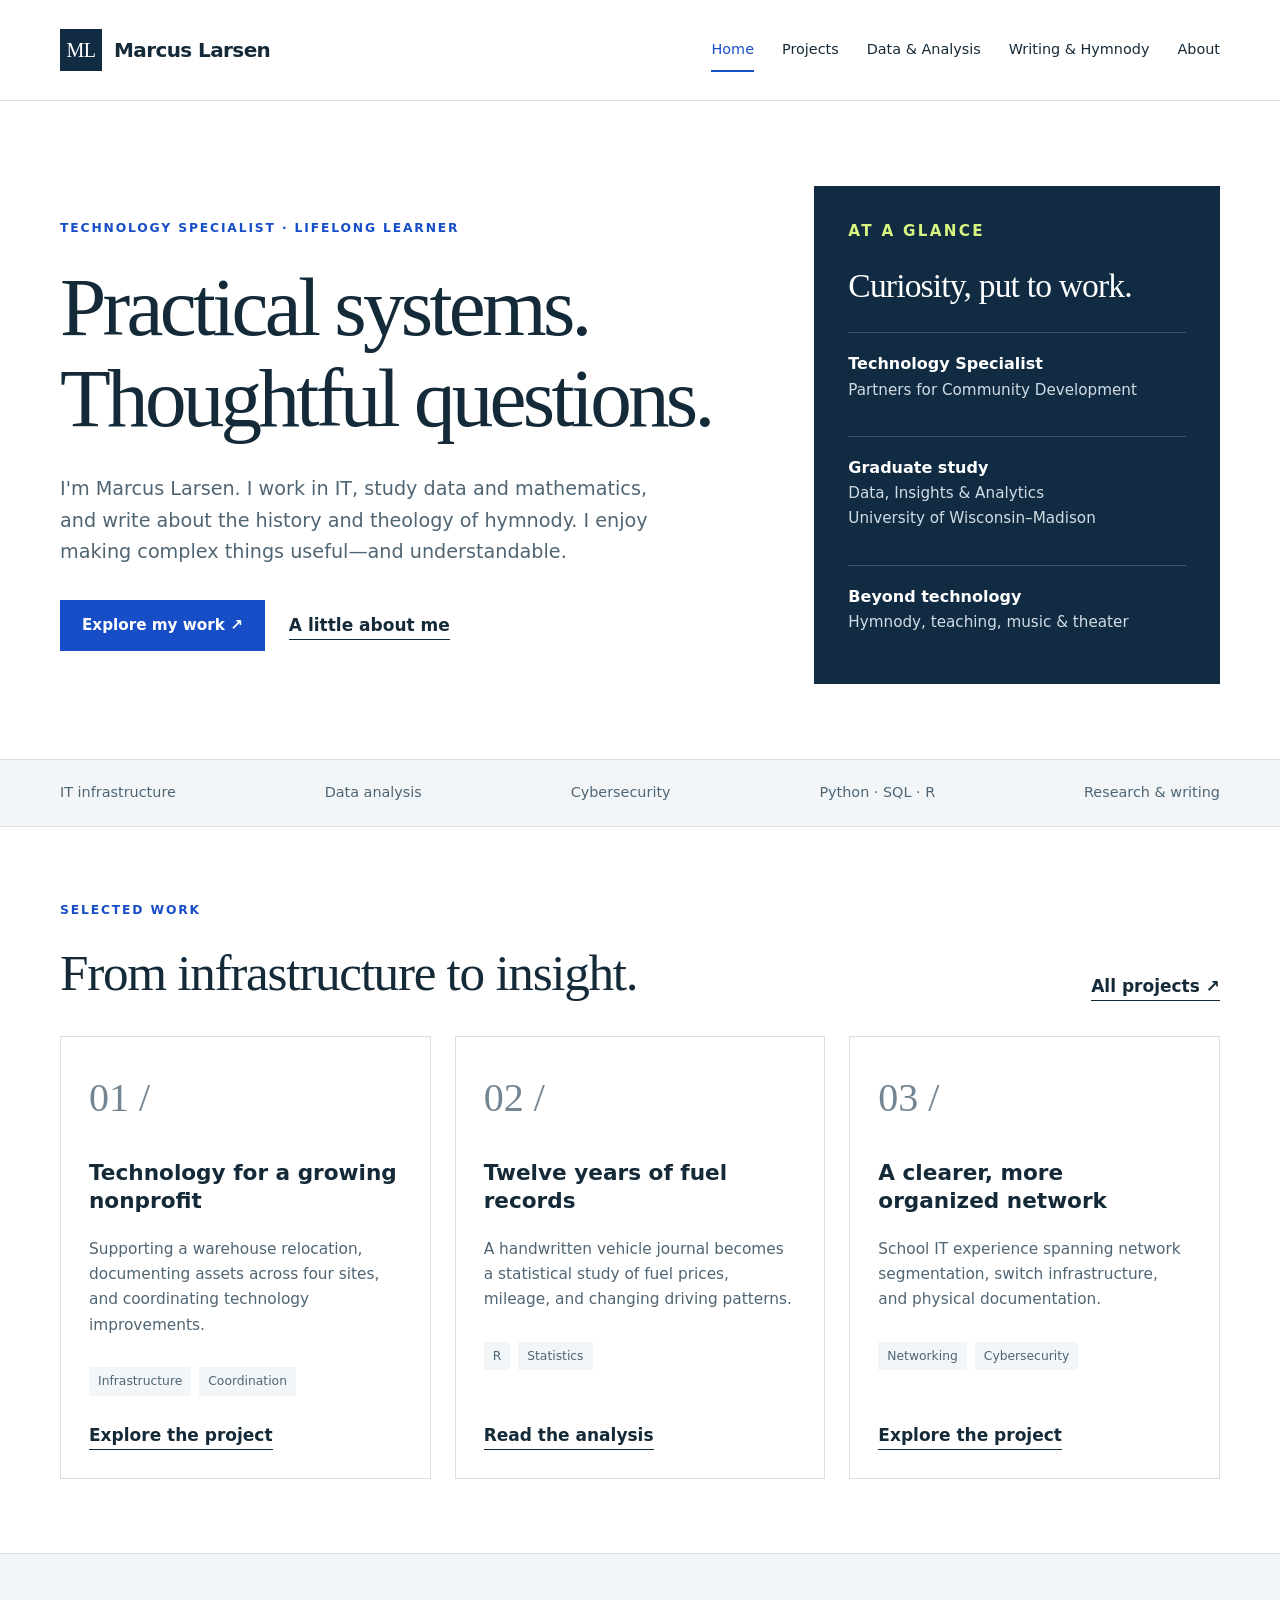
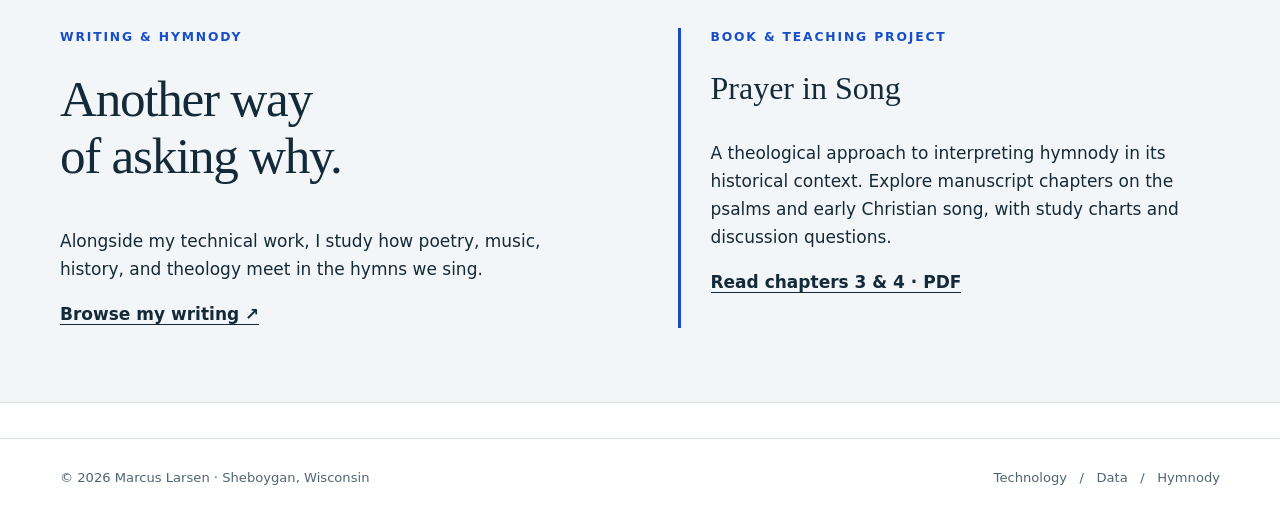
==== index.html @ 604ca267 "Upload portfolio site files (HTML, CSS, SVG)" ====
<!doctype html><html lang="en"><head><meta charset="utf-8"><meta name="viewport" content="width=device-width,initial-scale=1"><title>Technology, data & a curious mind | Marcus Larsen</title><meta name="description" content="Marcus Larsen is a technology specialist and graduate student working across IT infrastructure, data analysis, cybersecurity, and hymnody."><meta name="theme-color" content="#102b42"><link rel="stylesheet" href="style.css"><link rel="icon" href="favicon.svg" type="image/svg+xml"></head><body><a class="skip" href="#main">Skip to content</a><header class="header"><div class="wrap nav"><a class="brand" href="index.html"><span aria-hidden="true">ML</span>Marcus Larsen</a><nav class="navlinks" aria-label="Main navigation"><a href="index.html" aria-current="page">Home</a><a href="projects.html">Projects</a><a href="data.html">Data & Analysis</a><a href="writing.html">Writing & Hymnody</a><a href="about.html">About</a></nav></div></header><main id="main">
<div class="wrap hero"><div><p class="eyebrow">Technology specialist · Lifelong learner</p><h1>Practical systems.<br>Thoughtful questions.</h1><p class="intro">I'm Marcus Larsen. I work in IT, study data and mathematics, and write about the history and theology of hymnody. I enjoy making complex things useful—and understandable.</p><div class="actions"><a class="button" href="projects.html">Explore my work <span aria-hidden="true">↗</span></a><a class="textlink" href="about.html">A little about me</a></div></div><aside class="profile-panel" aria-label="Current work and education"><p class="eyebrow">At a glance</p><h2>Curiosity, put to work.</h2><div class="panel-line"><strong>Technology Specialist</strong><p>Partners for Community Development</p></div><div class="panel-line"><strong>Graduate study</strong><p>Data, Insights & Analytics<br>University of Wisconsin–Madison</p></div><div class="panel-line"><strong>Beyond technology</strong><p>Hymnody, teaching, music & theater</p></div></aside></div>
<div class="band"><div class="wrap disciplines"><span>IT infrastructure</span><span>Data analysis</span><span>Cybersecurity</span><span>Python · SQL · R</span><span>Research & writing</span></div></div>
<section class="wrap section"><div class="section-heading"><div><p class="eyebrow">Selected work</p><h2>From infrastructure to insight.</h2></div><a class="textlink" href="projects.html">All projects <span aria-hidden="true">↗</span></a></div><div class="cards"><article class="card"><span class="number" aria-hidden="true">01 /</span><h3>Technology for a growing nonprofit</h3><p>Supporting a warehouse relocation, documenting assets across four sites, and coordinating technology improvements.</p><div class="tags"><span class="tag">Infrastructure</span><span class="tag">Coordination</span></div><a class="textlink" href="projects.html#nonprofit">Explore the project</a></article><article class="card"><span class="number" aria-hidden="true">02 /</span><h3>Twelve years of fuel records</h3><p>A handwritten vehicle journal becomes a statistical study of fuel prices, mileage, and changing driving patterns.</p><div class="tags"><span class="tag">R</span><span class="tag">Statistics</span></div><a class="textlink" href="data.html">Read the analysis</a></article><article class="card"><span class="number" aria-hidden="true">03 /</span><h3>A clearer, more organized network</h3><p>School IT experience spanning network segmentation, switch infrastructure, and physical documentation.</p><div class="tags"><span class="tag">Networking</span><span class="tag">Cybersecurity</span></div><a class="textlink" href="projects.html#network">Explore the project</a></article></div></section>
<section class="band"><div class="wrap section split"><div><p class="eyebrow">Writing & Hymnody</p><h2>Another way<br>of asking why.</h2><p>Alongside my technical work, I study how poetry, music, history, and theology meet in the hymns we sing.</p><a class="textlink" href="writing.html">Browse my writing <span aria-hidden="true">↗</span></a></div><article class="writing-feature"><p class="eyebrow">Book & teaching project</p><h3>Prayer in Song</h3><p>A theological approach to interpreting hymnody in its historical context. Explore manuscript chapters on the psalms and early Christian song, with study charts and discussion questions.</p><a class="textlink" href="files/prayer-in-song-chapters-3-4.pdf">Read chapters 3 & 4 · PDF</a></article></div></section></main><footer class="footer"><div class="wrap footer-inner"><span>© 2026 Marcus Larsen · Sheboygan, Wisconsin</span><span><a href="projects.html">Technology</a> &nbsp; / &nbsp; <a href="data.html">Data</a> &nbsp; / &nbsp; <a href="writing.html">Hymnody</a></span></div></footer></body></html>
---- style.css ----
:root{--ink:#152a38;--muted:#506574;--blue:#174ec7;--paper:#fff;--line:#d8e0e7;--wash:#f2f6f9;--navy:#102b42;--lime:#d8f582}*{box-sizing:border-box}html{scroll-behavior:smooth}body{margin:0;color:var(--ink);background:var(--paper);font:17px/1.65 system-ui,-apple-system,BlinkMacSystemFont,"Segoe UI",sans-serif}a{color:inherit;text-underline-offset:5px}a:hover{color:var(--blue)}a:focus-visible,summary:focus-visible{outline:3px solid var(--blue);outline-offset:5px}h1,h2,h3,p{margin-top:0}h1,h2,h3{line-height:1.1}h1{font-family:Georgia,serif;font-size:clamp(3rem,6.5vw,6rem);font-weight:400;letter-spacing:-.045em;margin-bottom:28px}h2{font:400 clamp(2rem,4vw,3.3rem)/1.12 Georgia,serif;letter-spacing:-.025em}h3{font-size:1.35rem;line-height:1.3}p{max-width:68ch}.wrap{width:min(1160px,calc(100% - 64px));margin:auto}.skip{position:absolute;left:20px;top:-80px;background:white;padding:8px;z-index:5}.skip:focus{top:10px}.header{border-bottom:1px solid var(--line)}.nav{display:flex;justify-content:space-between;align-items:center;gap:24px;min-height:100px}.brand{text-decoration:none;font-weight:750;letter-spacing:-.03em;font-size:1.25rem;white-space:nowrap}.brand span{display:inline-grid;place-items:center;background:var(--navy);color:white;width:42px;height:42px;margin-right:12px;font:20px Georgia,serif}.navlinks{display:flex;gap:28px;flex-wrap:wrap}.navlinks a{font-size:.9rem;text-decoration:none;padding:8px 0}.navlinks a[aria-current=page]{color:var(--blue);box-shadow:0 2px var(--blue)}.eyebrow{text-transform:uppercase;font:600 .77rem/1.5 system-ui;letter-spacing:.15em;color:var(--blue);margin-bottom:24px}.hero{padding:85px 0 75px;display:grid;grid-template-columns:1.65fr 1fr;gap:85px;align-items:center}.intro{font-size:1.2rem;color:var(--muted);max-width:49ch}.actions{display:flex;gap:24px;align-items:center;flex-wrap:wrap;margin-top:32px}.button{display:inline-block;text-decoration:none;padding:13px 22px;background:var(--blue);color:white;font-size:.95rem;font-weight:600}.button:hover{background:var(--navy);color:white}.textlink{font-weight:600;text-decoration:none;border-bottom:1px solid currentColor}.profile-panel{background:var(--navy);color:white;padding:34px}.profile-panel .eyebrow{color:var(--lime)}.profile-panel h2{font-size:2.1rem}.profile-panel p{color:#d2dce6;font-size:.95rem}.panel-line{border-top:1px solid #405469;padding:18px 0}.panel-line strong{display:block;color:white;font-size:1rem}.panel-line:last-child{padding-bottom:0}.small{font-size:.85rem;color:var(--muted)}.band{background:var(--wash);border-top:1px solid var(--line);border-bottom:1px solid var(--line)}.disciplines{display:flex;justify-content:space-between;gap:16px;padding:21px 0;color:var(--muted);font-size:.9rem}.section{padding:74px 0}.section-heading{display:flex;justify-content:space-between;gap:25px;align-items:end;margin-bottom:35px}.section-heading h2{margin:0}.cards{display:grid;grid-template-columns:repeat(3,1fr);gap:24px}.card{border:1px solid var(--line);padding:28px;display:flex;flex-direction:column}.card .number{font-family:Georgia,serif;font-size:2.5rem;color:#738592;margin-bottom:28px}.card p{color:var(--muted);font-size:.96rem}.card .textlink{align-self:start;margin-top:auto}.tags{display:flex;gap:8px;flex-wrap:wrap;margin:14px 0 25px}.tag{font-size:.77rem;background:var(--wash);padding:4px 9px;color:var(--muted)}.split{display:grid;grid-template-columns:1fr 1fr;gap:75px}.serif{font-family:Georgia,serif}.writing-feature{border-left:3px solid var(--blue);padding-left:30px}.writing-feature h3{font:400 2rem Georgia,serif}.pagehead{padding:70px 0 46px;max-width:850px}.pagehead h1{font-size:clamp(3rem,6vw,5rem)}.pagehead p{font-size:1.15rem;color:var(--muted)}.project{display:grid;grid-template-columns:240px 1fr;gap:55px;padding:42px 0;border-top:1px solid var(--line);scroll-margin-top:30px}.project h2{font-size:2.5rem}.project-meta{color:var(--muted);font-size:.9rem}.project-meta strong{display:block;color:var(--blue);margin-bottom:14px}.project-body p{color:var(--muted)}.project-body h3{margin-top:26px;font-size:1.05rem}.project-body ul{padding-left:22px;color:var(--muted)}details{border-top:1px solid var(--line);margin-top:24px;padding-top:18px}summary{cursor:pointer;font-weight:600}details[open] summary{margin-bottom:20px}.metrics{display:grid;grid-template-columns:repeat(3,1fr);background:var(--navy);color:white;margin:0 0 45px}.metric{padding:28px;border-right:1px solid #405469}.metric strong{font:400 3rem Georgia,serif;display:block;margin-bottom:8px}.metric span{font-size:.85rem;color:#d2dce6}.note{border-left:3px solid var(--blue);padding:18px 22px;background:var(--wash);color:var(--muted);font-size:.94rem}.table-scroll{overflow-x:auto}table{border-collapse:collapse;width:100%;font-size:.94rem}th,td{text-align:left;border-bottom:1px solid var(--line);padding:15px;vertical-align:top}th{background:var(--wash);font-size:.82rem;text-transform:uppercase;letter-spacing:.04em}.poem{font:1.2rem/1.9 Georgia,serif;white-space:pre-line}.timeline{border-left:1px solid var(--line);padding-left:25px}.timeline article{margin-bottom:35px}.timeline h3{margin-bottom:8px}.footer{border-top:1px solid var(--line);padding:28px 0;margin-top:35px}.footer-inner{display:flex;justify-content:space-between;gap:25px;font-size:.82rem;color:var(--muted)}.footer a{text-decoration:none}.callout{background:var(--navy);color:white;padding:42px}.callout p{color:#d2dce6}.callout a{color:var(--lime)}@media(max-width:850px){.nav{padding:20px 0;align-items:start;flex-direction:column;gap:15px}.navlinks{gap:22px}.hero{grid-template-columns:1fr;gap:40px;padding:48px 0}.profile-panel{display:none}.cards{grid-template-columns:1fr}.card .number{margin-bottom:15px}.split{grid-template-columns:1fr;gap:36px}.project{grid-template-columns:1fr;gap:10px}.section{padding:48px 0}.disciplines{flex-wrap:wrap;justify-content:start;gap:8px 25px}.section-heading{align-items:start;flex-direction:column}.metrics{grid-template-columns:1fr}.metric{border-bottom:1px solid #405469}.footer-inner{flex-direction:column;gap:8px}}@media(max-width:480px){.wrap{width:calc(100% - 36px)}.navlinks{gap:13px}.navlinks a{font-size:.83rem}.pagehead{padding-top:45px}.card{padding:24px}.callout{padding:28px}}@media(prefers-reduced-motion:reduce){html{scroll-behavior:auto}}
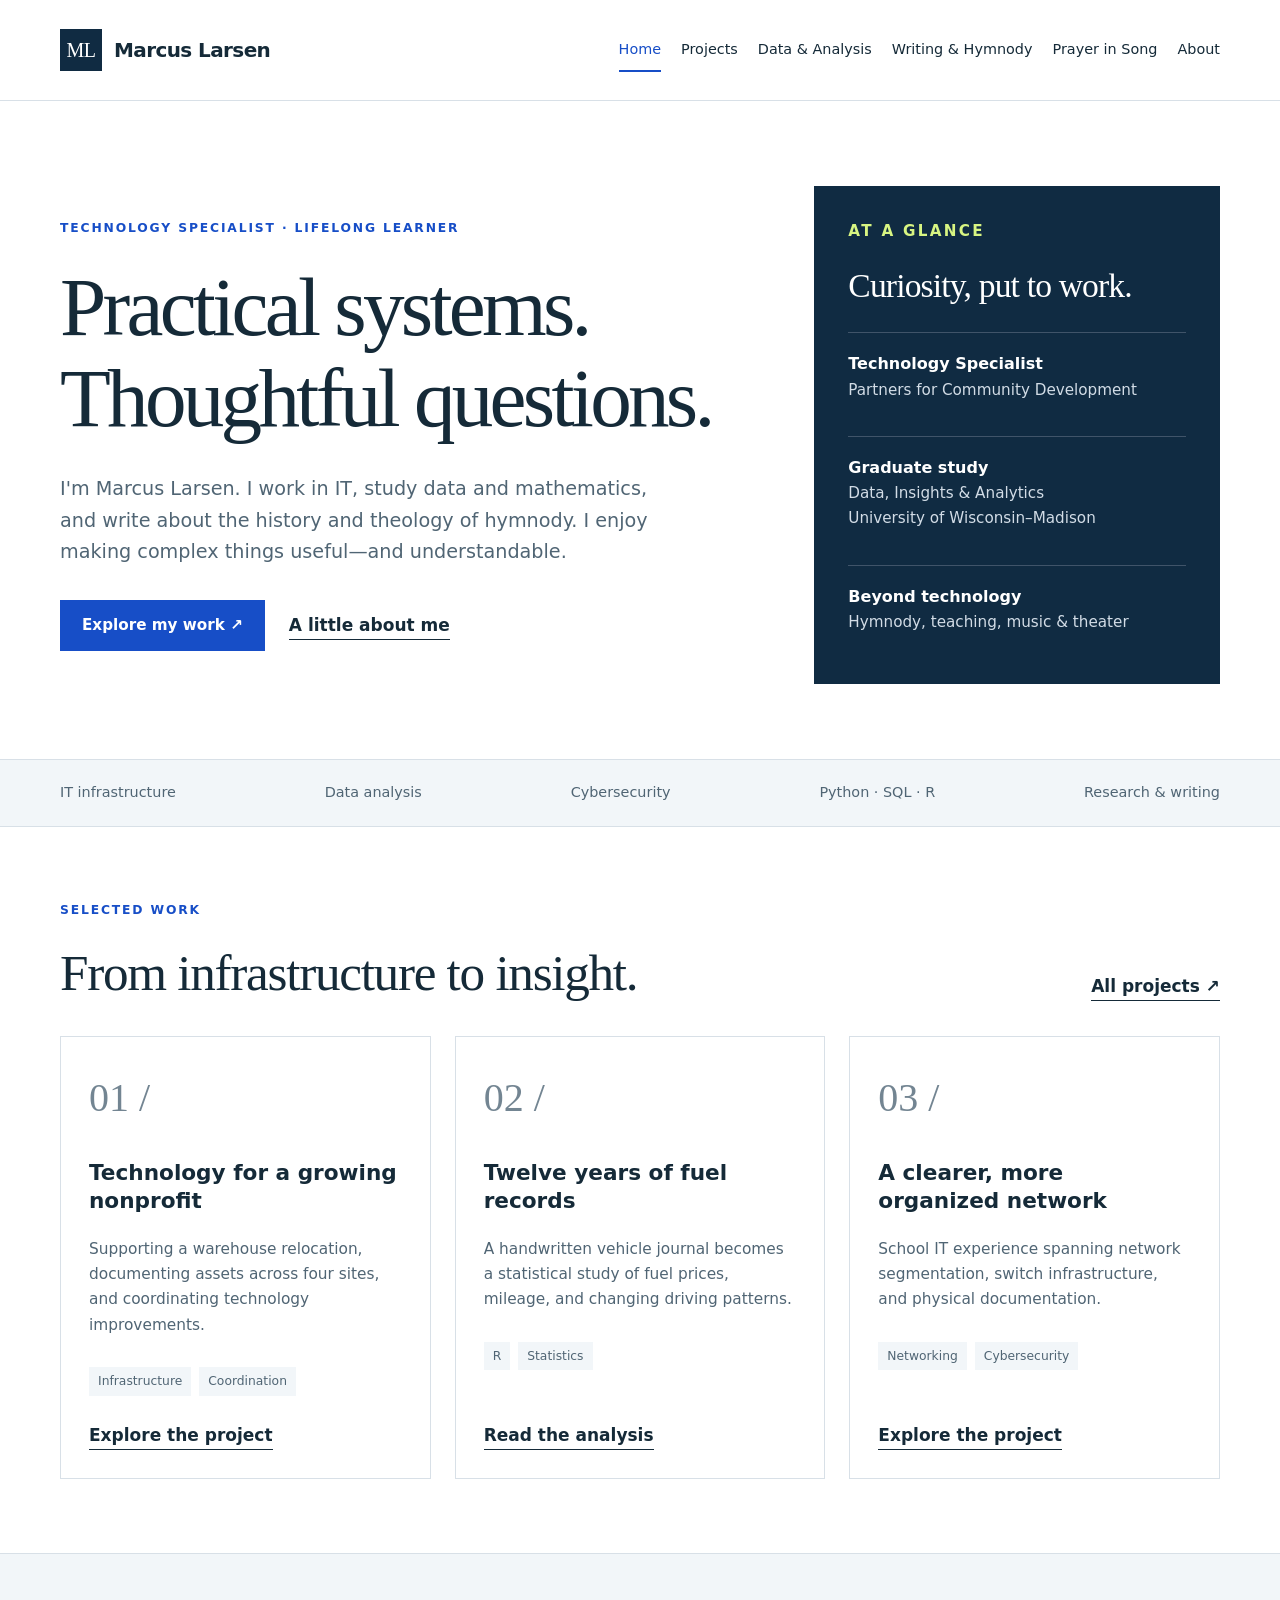
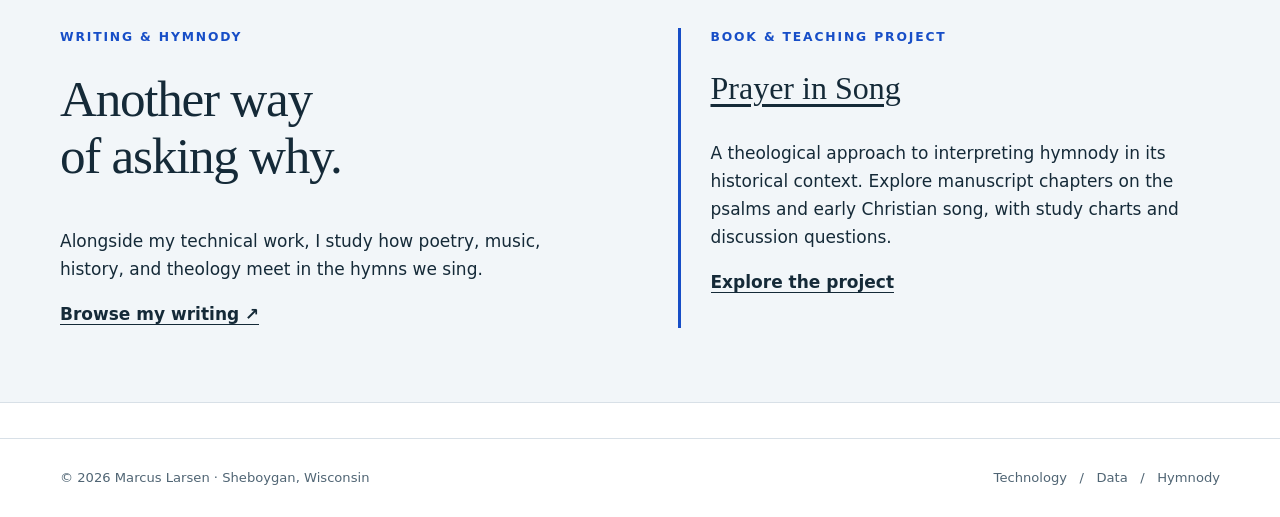
==== commit 04daa79e: "Add files via upload" ====
--- a/index.html
+++ b/index.html
@@ -1,5 +1,5 @@
-<!doctype html><html lang="en"><head><meta charset="utf-8"><meta name="viewport" content="width=device-width,initial-scale=1"><title>Technology, data & a curious mind | Marcus Larsen</title><meta name="description" content="Marcus Larsen is a technology specialist and graduate student working across IT infrastructure, data analysis, cybersecurity, and hymnody."><meta name="theme-color" content="#102b42"><link rel="stylesheet" href="style.css"><link rel="icon" href="favicon.svg" type="image/svg+xml"></head><body><a class="skip" href="#main">Skip to content</a><header class="header"><div class="wrap nav"><a class="brand" href="index.html"><span aria-hidden="true">ML</span>Marcus Larsen</a><nav class="navlinks" aria-label="Main navigation"><a href="index.html" aria-current="page">Home</a><a href="projects.html">Projects</a><a href="data.html">Data & Analysis</a><a href="writing.html">Writing & Hymnody</a><a href="about.html">About</a></nav></div></header><main id="main">
-<div class="wrap hero"><div><p class="eyebrow">Technology specialist · Lifelong learner</p><h1>Practical systems.<br>Thoughtful questions.</h1><p class="intro">I'm Marcus Larsen. I work in IT, study data and mathematics, and write about the history and theology of hymnody. I enjoy making complex things useful—and understandable.</p><div class="actions"><a class="button" href="projects.html">Explore my work <span aria-hidden="true">↗</span></a><a class="textlink" href="about.html">A little about me</a></div></div><aside class="profile-panel" aria-label="Current work and education"><p class="eyebrow">At a glance</p><h2>Curiosity, put to work.</h2><div class="panel-line"><strong>Technology Specialist</strong><p>Partners for Community Development</p></div><div class="panel-line"><strong>Graduate study</strong><p>Data, Insights & Analytics<br>University of Wisconsin–Madison</p></div><div class="panel-line"><strong>Beyond technology</strong><p>Hymnody, teaching, music & theater</p></div></aside></div>
+<!doctype html><html lang="en"><head><meta charset="utf-8"><meta name="viewport" content="width=device-width,initial-scale=1"><title>Technology, data & a curious mind | Marcus Larsen</title><meta name="description" content="Marcus Larsen is a technology specialist and graduate student working across IT infrastructure, data analysis, cybersecurity, and hymnody."><meta name="theme-color" content="#102b42"><link rel="stylesheet" href="style.css"><link rel="icon" href="favicon.svg" type="image/svg+xml"><script src="portfolio.js" defer></script></head><body><a class="skip" href="#main">Skip to content</a><header class="header"><div class="wrap nav"><a class="brand" href="index.html"><span aria-hidden="true">ML</span>Marcus Larsen</a><nav class="navlinks" aria-label="Main navigation"><a href="index.html" aria-current="page">Home</a><a href="projects.html">Projects</a><a href="data.html">Data & Analysis</a><a href="writing.html">Writing & Hymnody</a><a href="prayer-in-song.html">Prayer in Song</a><a href="about.html">About</a></nav></div></header><main id="main">
+<div class="wrap hero"><div><p class="eyebrow">Technology specialist · Lifelong learner</p><h1>Practical systems.<br>Thoughtful questions.</h1><p class="intro">I'm Marcus Larsen. I work in IT, study data and mathematics, and write about the history and theology of hymnody. I enjoy making complex things useful—and understandable.</p><div class="actions"><a class="button" href="projects.html">Explore my work <span aria-hidden="true">↗</span></a><a class="textlink" href="about.html">A little about me</a></div></div><figure class="page-photo home-photo" data-photo="home" hidden><img alt="" decoding="async"><figcaption></figcaption></figure><aside class="profile-panel" aria-label="Current work and education"><p class="eyebrow">At a glance</p><h2>Curiosity, put to work.</h2><div class="panel-line"><strong>Technology Specialist</strong><p>Partners for Community Development</p></div><div class="panel-line"><strong>Graduate study</strong><p>Data, Insights & Analytics<br>University of Wisconsin–Madison</p></div><div class="panel-line"><strong>Beyond technology</strong><p>Hymnody, teaching, music & theater</p></div></aside></div>
 <div class="band"><div class="wrap disciplines"><span>IT infrastructure</span><span>Data analysis</span><span>Cybersecurity</span><span>Python · SQL · R</span><span>Research & writing</span></div></div>
 <section class="wrap section"><div class="section-heading"><div><p class="eyebrow">Selected work</p><h2>From infrastructure to insight.</h2></div><a class="textlink" href="projects.html">All projects <span aria-hidden="true">↗</span></a></div><div class="cards"><article class="card"><span class="number" aria-hidden="true">01 /</span><h3>Technology for a growing nonprofit</h3><p>Supporting a warehouse relocation, documenting assets across four sites, and coordinating technology improvements.</p><div class="tags"><span class="tag">Infrastructure</span><span class="tag">Coordination</span></div><a class="textlink" href="projects.html#nonprofit">Explore the project</a></article><article class="card"><span class="number" aria-hidden="true">02 /</span><h3>Twelve years of fuel records</h3><p>A handwritten vehicle journal becomes a statistical study of fuel prices, mileage, and changing driving patterns.</p><div class="tags"><span class="tag">R</span><span class="tag">Statistics</span></div><a class="textlink" href="data.html">Read the analysis</a></article><article class="card"><span class="number" aria-hidden="true">03 /</span><h3>A clearer, more organized network</h3><p>School IT experience spanning network segmentation, switch infrastructure, and physical documentation.</p><div class="tags"><span class="tag">Networking</span><span class="tag">Cybersecurity</span></div><a class="textlink" href="projects.html#network">Explore the project</a></article></div></section>
-<section class="band"><div class="wrap section split"><div><p class="eyebrow">Writing & Hymnody</p><h2>Another way<br>of asking why.</h2><p>Alongside my technical work, I study how poetry, music, history, and theology meet in the hymns we sing.</p><a class="textlink" href="writing.html">Browse my writing <span aria-hidden="true">↗</span></a></div><article class="writing-feature"><p class="eyebrow">Book & teaching project</p><h3>Prayer in Song</h3><p>A theological approach to interpreting hymnody in its historical context. Explore manuscript chapters on the psalms and early Christian song, with study charts and discussion questions.</p><a class="textlink" href="files/prayer-in-song-chapters-3-4.pdf">Read chapters 3 & 4 · PDF</a></article></div></section></main><footer class="footer"><div class="wrap footer-inner"><span>© 2026 Marcus Larsen · Sheboygan, Wisconsin</span><span><a href="projects.html">Technology</a> &nbsp; / &nbsp; <a href="data.html">Data</a> &nbsp; / &nbsp; <a href="writing.html">Hymnody</a></span></div></footer></body></html>+<section class="band"><div class="wrap section split"><div><p class="eyebrow">Writing & Hymnody</p><h2>Another way<br>of asking why.</h2><p>Alongside my technical work, I study how poetry, music, history, and theology meet in the hymns we sing.</p><a class="textlink" href="writing.html">Browse my writing <span aria-hidden="true">↗</span></a></div><article class="writing-feature"><p class="eyebrow">Book & teaching project</p><h3><a href="prayer-in-song.html">Prayer in Song</a></h3><p>A theological approach to interpreting hymnody in its historical context. Explore manuscript chapters on the psalms and early Christian song, with study charts and discussion questions.</p><a class="textlink" href="prayer-in-song.html">Explore the project</a></article></div></section></main><footer class="footer"><div class="wrap footer-inner"><span>© 2026 Marcus Larsen · Sheboygan, Wisconsin</span><span><a href="projects.html">Technology</a> &nbsp; / &nbsp; <a href="data.html">Data</a> &nbsp; / &nbsp; <a href="writing.html">Hymnody</a></span></div></footer></body></html>
--- a/style.css
+++ b/style.css
@@ -1 +1,4 @@
-:root{--ink:#152a38;--muted:#506574;--blue:#174ec7;--paper:#fff;--line:#d8e0e7;--wash:#f2f6f9;--navy:#102b42;--lime:#d8f582}*{box-sizing:border-box}html{scroll-behavior:smooth}body{margin:0;color:var(--ink);background:var(--paper);font:17px/1.65 system-ui,-apple-system,BlinkMacSystemFont,"Segoe UI",sans-serif}a{color:inherit;text-underline-offset:5px}a:hover{color:var(--blue)}a:focus-visible,summary:focus-visible{outline:3px solid var(--blue);outline-offset:5px}h1,h2,h3,p{margin-top:0}h1,h2,h3{line-height:1.1}h1{font-family:Georgia,serif;font-size:clamp(3rem,6.5vw,6rem);font-weight:400;letter-spacing:-.045em;margin-bottom:28px}h2{font:400 clamp(2rem,4vw,3.3rem)/1.12 Georgia,serif;letter-spacing:-.025em}h3{font-size:1.35rem;line-height:1.3}p{max-width:68ch}.wrap{width:min(1160px,calc(100% - 64px));margin:auto}.skip{position:absolute;left:20px;top:-80px;background:white;padding:8px;z-index:5}.skip:focus{top:10px}.header{border-bottom:1px solid var(--line)}.nav{display:flex;justify-content:space-between;align-items:center;gap:24px;min-height:100px}.brand{text-decoration:none;font-weight:750;letter-spacing:-.03em;font-size:1.25rem;white-space:nowrap}.brand span{display:inline-grid;place-items:center;background:var(--navy);color:white;width:42px;height:42px;margin-right:12px;font:20px Georgia,serif}.navlinks{display:flex;gap:28px;flex-wrap:wrap}.navlinks a{font-size:.9rem;text-decoration:none;padding:8px 0}.navlinks a[aria-current=page]{color:var(--blue);box-shadow:0 2px var(--blue)}.eyebrow{text-transform:uppercase;font:600 .77rem/1.5 system-ui;letter-spacing:.15em;color:var(--blue);margin-bottom:24px}.hero{padding:85px 0 75px;display:grid;grid-template-columns:1.65fr 1fr;gap:85px;align-items:center}.intro{font-size:1.2rem;color:var(--muted);max-width:49ch}.actions{display:flex;gap:24px;align-items:center;flex-wrap:wrap;margin-top:32px}.button{display:inline-block;text-decoration:none;padding:13px 22px;background:var(--blue);color:white;font-size:.95rem;font-weight:600}.button:hover{background:var(--navy);color:white}.textlink{font-weight:600;text-decoration:none;border-bottom:1px solid currentColor}.profile-panel{background:var(--navy);color:white;padding:34px}.profile-panel .eyebrow{color:var(--lime)}.profile-panel h2{font-size:2.1rem}.profile-panel p{color:#d2dce6;font-size:.95rem}.panel-line{border-top:1px solid #405469;padding:18px 0}.panel-line strong{display:block;color:white;font-size:1rem}.panel-line:last-child{padding-bottom:0}.small{font-size:.85rem;color:var(--muted)}.band{background:var(--wash);border-top:1px solid var(--line);border-bottom:1px solid var(--line)}.disciplines{display:flex;justify-content:space-between;gap:16px;padding:21px 0;color:var(--muted);font-size:.9rem}.section{padding:74px 0}.section-heading{display:flex;justify-content:space-between;gap:25px;align-items:end;margin-bottom:35px}.section-heading h2{margin:0}.cards{display:grid;grid-template-columns:repeat(3,1fr);gap:24px}.card{border:1px solid var(--line);padding:28px;display:flex;flex-direction:column}.card .number{font-family:Georgia,serif;font-size:2.5rem;color:#738592;margin-bottom:28px}.card p{color:var(--muted);font-size:.96rem}.card .textlink{align-self:start;margin-top:auto}.tags{display:flex;gap:8px;flex-wrap:wrap;margin:14px 0 25px}.tag{font-size:.77rem;background:var(--wash);padding:4px 9px;color:var(--muted)}.split{display:grid;grid-template-columns:1fr 1fr;gap:75px}.serif{font-family:Georgia,serif}.writing-feature{border-left:3px solid var(--blue);padding-left:30px}.writing-feature h3{font:400 2rem Georgia,serif}.pagehead{padding:70px 0 46px;max-width:850px}.pagehead h1{font-size:clamp(3rem,6vw,5rem)}.pagehead p{font-size:1.15rem;color:var(--muted)}.project{display:grid;grid-template-columns:240px 1fr;gap:55px;padding:42px 0;border-top:1px solid var(--line);scroll-margin-top:30px}.project h2{font-size:2.5rem}.project-meta{color:var(--muted);font-size:.9rem}.project-meta strong{display:block;color:var(--blue);margin-bottom:14px}.project-body p{color:var(--muted)}.project-body h3{margin-top:26px;font-size:1.05rem}.project-body ul{padding-left:22px;color:var(--muted)}details{border-top:1px solid var(--line);margin-top:24px;padding-top:18px}summary{cursor:pointer;font-weight:600}details[open] summary{margin-bottom:20px}.metrics{display:grid;grid-template-columns:repeat(3,1fr);background:var(--navy);color:white;margin:0 0 45px}.metric{padding:28px;border-right:1px solid #405469}.metric strong{font:400 3rem Georgia,serif;display:block;margin-bottom:8px}.metric span{font-size:.85rem;color:#d2dce6}.note{border-left:3px solid var(--blue);padding:18px 22px;background:var(--wash);color:var(--muted);font-size:.94rem}.table-scroll{overflow-x:auto}table{border-collapse:collapse;width:100%;font-size:.94rem}th,td{text-align:left;border-bottom:1px solid var(--line);padding:15px;vertical-align:top}th{background:var(--wash);font-size:.82rem;text-transform:uppercase;letter-spacing:.04em}.poem{font:1.2rem/1.9 Georgia,serif;white-space:pre-line}.timeline{border-left:1px solid var(--line);padding-left:25px}.timeline article{margin-bottom:35px}.timeline h3{margin-bottom:8px}.footer{border-top:1px solid var(--line);padding:28px 0;margin-top:35px}.footer-inner{display:flex;justify-content:space-between;gap:25px;font-size:.82rem;color:var(--muted)}.footer a{text-decoration:none}.callout{background:var(--navy);color:white;padding:42px}.callout p{color:#d2dce6}.callout a{color:var(--lime)}@media(max-width:850px){.nav{padding:20px 0;align-items:start;flex-direction:column;gap:15px}.navlinks{gap:22px}.hero{grid-template-columns:1fr;gap:40px;padding:48px 0}.profile-panel{display:none}.cards{grid-template-columns:1fr}.card .number{margin-bottom:15px}.split{grid-template-columns:1fr;gap:36px}.project{grid-template-columns:1fr;gap:10px}.section{padding:48px 0}.disciplines{flex-wrap:wrap;justify-content:start;gap:8px 25px}.section-heading{align-items:start;flex-direction:column}.metrics{grid-template-columns:1fr}.metric{border-bottom:1px solid #405469}.footer-inner{flex-direction:column;gap:8px}}@media(max-width:480px){.wrap{width:calc(100% - 36px)}.navlinks{gap:13px}.navlinks a{font-size:.83rem}.pagehead{padding-top:45px}.card{padding:24px}.callout{padding:28px}}@media(prefers-reduced-motion:reduce){html{scroll-behavior:auto}}+:root{--ink:#152a38;--muted:#506574;--blue:#174ec7;--paper:#fff;--line:#d8e0e7;--wash:#f2f6f9;--navy:#102b42;--lime:#d8f582}*{box-sizing:border-box}html{scroll-behavior:smooth}body{margin:0;color:var(--ink);background:var(--paper);font:17px/1.65 system-ui,-apple-system,BlinkMacSystemFont,"Segoe UI",sans-serif}a{color:inherit;text-underline-offset:5px}a:hover{color:var(--blue)}a:focus-visible,summary:focus-visible{outline:3px solid var(--blue);outline-offset:5px}h1,h2,h3,p{margin-top:0}h1,h2,h3{line-height:1.1}h1{font-family:Georgia,serif;font-size:clamp(3rem,6.5vw,6rem);font-weight:400;letter-spacing:-.045em;margin-bottom:28px}h2{font:400 clamp(2rem,4vw,3.3rem)/1.12 Georgia,serif;letter-spacing:-.025em}h3{font-size:1.35rem;line-height:1.3}p{max-width:68ch}.wrap{width:min(1160px,calc(100% - 64px));margin:auto}.skip{position:absolute;left:20px;top:-80px;background:white;padding:8px;z-index:5}.skip:focus{top:10px}.header{border-bottom:1px solid var(--line)}.nav{display:flex;justify-content:space-between;align-items:center;gap:24px;min-height:100px}.brand{text-decoration:none;font-weight:750;letter-spacing:-.03em;font-size:1.25rem;white-space:nowrap}.brand span{display:inline-grid;place-items:center;background:var(--navy);color:white;width:42px;height:42px;margin-right:12px;font:20px Georgia,serif}.navlinks{display:flex;gap:28px;flex-wrap:wrap}.navlinks a{font-size:.9rem;text-decoration:none;padding:8px 0}.navlinks a[aria-current=page]{color:var(--blue);box-shadow:0 2px var(--blue)}.eyebrow{text-transform:uppercase;font:600 .77rem/1.5 system-ui;letter-spacing:.15em;color:var(--blue);margin-bottom:24px}.hero{padding:85px 0 75px;display:grid;grid-template-columns:1.65fr 1fr;gap:85px;align-items:center}.intro{font-size:1.2rem;color:var(--muted);max-width:49ch}.actions{display:flex;gap:24px;align-items:center;flex-wrap:wrap;margin-top:32px}.button{display:inline-block;text-decoration:none;padding:13px 22px;background:var(--blue);color:white;font-size:.95rem;font-weight:600}.button:hover{background:var(--navy);color:white}.textlink{font-weight:600;text-decoration:none;border-bottom:1px solid currentColor}.profile-panel{background:var(--navy);color:white;padding:34px}.profile-panel .eyebrow{color:var(--lime)}.profile-panel h2{font-size:2.1rem}.profile-panel p{color:#d2dce6;font-size:.95rem}.panel-line{border-top:1px solid #405469;padding:18px 0}.panel-line strong{display:block;color:white;font-size:1rem}.panel-line:last-child{padding-bottom:0}.small{font-size:.85rem;color:var(--muted)}.band{background:var(--wash);border-top:1px solid var(--line);border-bottom:1px solid var(--line)}.disciplines{display:flex;justify-content:space-between;gap:16px;padding:21px 0;color:var(--muted);font-size:.9rem}.section{padding:74px 0}.section-heading{display:flex;justify-content:space-between;gap:25px;align-items:end;margin-bottom:35px}.section-heading h2{margin:0}.cards{display:grid;grid-template-columns:repeat(3,1fr);gap:24px}.card{border:1px solid var(--line);padding:28px;display:flex;flex-direction:column}.card .number{font-family:Georgia,serif;font-size:2.5rem;color:#738592;margin-bottom:28px}.card p{color:var(--muted);font-size:.96rem}.card .textlink{align-self:start;margin-top:auto}.tags{display:flex;gap:8px;flex-wrap:wrap;margin:14px 0 25px}.tag{font-size:.77rem;background:var(--wash);padding:4px 9px;color:var(--muted)}.split{display:grid;grid-template-columns:1fr 1fr;gap:75px}.serif{font-family:Georgia,serif}.writing-feature{border-left:3px solid var(--blue);padding-left:30px}.writing-feature h3{font:400 2rem Georgia,serif}.pagehead{padding:70px 0 46px;max-width:850px}.pagehead h1{font-size:clamp(3rem,6vw,5rem)}.pagehead p{font-size:1.15rem;color:var(--muted)}.project{display:grid;grid-template-columns:240px 1fr;gap:55px;padding:42px 0;border-top:1px solid var(--line);scroll-margin-top:30px}.project h2{font-size:2.5rem}.project-meta{color:var(--muted);font-size:.9rem}.project-meta strong{display:block;color:var(--blue);margin-bottom:14px}.project-body p{color:var(--muted)}.project-body h3{margin-top:26px;font-size:1.05rem}.project-body ul{padding-left:22px;color:var(--muted)}details{border-top:1px solid var(--line);margin-top:24px;padding-top:18px}summary{cursor:pointer;font-weight:600}details[open] summary{margin-bottom:20px}.metrics{display:grid;grid-template-columns:repeat(3,1fr);background:var(--navy);color:white;margin:0 0 45px}.metric{padding:28px;border-right:1px solid #405469}.metric strong{font:400 3rem Georgia,serif;display:block;margin-bottom:8px}.metric span{font-size:.85rem;color:#d2dce6}.note{border-left:3px solid var(--blue);padding:18px 22px;background:var(--wash);color:var(--muted);font-size:.94rem}.table-scroll{overflow-x:auto}table{border-collapse:collapse;width:100%;font-size:.94rem}th,td{text-align:left;border-bottom:1px solid var(--line);padding:15px;vertical-align:top}th{background:var(--wash);font-size:.82rem;text-transform:uppercase;letter-spacing:.04em}.poem{font:1.2rem/1.9 Georgia,serif;white-space:pre-line}.timeline{border-left:1px solid var(--line);padding-left:25px}.timeline article{margin-bottom:35px}.timeline h3{margin-bottom:8px}.footer{border-top:1px solid var(--line);padding:28px 0;margin-top:35px}.footer-inner{display:flex;justify-content:space-between;gap:25px;font-size:.82rem;color:var(--muted)}.footer a{text-decoration:none}.callout{background:var(--navy);color:white;padding:42px}.callout p{color:#d2dce6}.callout a{color:var(--lime)}@media(max-width:850px){.nav{padding:20px 0;align-items:start;flex-direction:column;gap:15px}.navlinks{gap:22px}.hero{grid-template-columns:1fr;gap:40px;padding:48px 0}.profile-panel{display:none}.cards{grid-template-columns:1fr}.card .number{margin-bottom:15px}.split{grid-template-columns:1fr;gap:36px}.project{grid-template-columns:1fr;gap:10px}.section{padding:48px 0}.disciplines{flex-wrap:wrap;justify-content:start;gap:8px 25px}.section-heading{align-items:start;flex-direction:column}.metrics{grid-template-columns:1fr}.metric{border-bottom:1px solid #405469}.footer-inner{flex-direction:column;gap:8px}}@media(max-width:480px){.wrap{width:calc(100% - 36px)}.navlinks{gap:13px}.navlinks a{font-size:.83rem}.pagehead{padding-top:45px}.card{padding:24px}.callout{padding:28px}}@media(prefers-reduced-motion:reduce){html{scroll-behavior:auto}}
+/* Photos are shown only after a real image has loaded. */
+[hidden]{display:none!important}.page-photo{margin:0 0 36px}.page-photo img{display:block;width:100%;max-height:520px;object-fit:contain;background:var(--wash)}.page-photo figcaption{font-size:.9rem;color:var(--muted);padding-top:10px}.page-photo figcaption:empty{display:none}.home-photo{margin:0}.home-photo img{aspect-ratio:4/5;object-fit:cover;object-position:center 25%;max-height:580px}.resource-grid{grid-template-columns:repeat(2,minmax(0,1fr))}.resource-grid .card h3{overflow-wrap:anywhere}.resource-grid .card p{white-space:pre-line}.resource-grid:empty{display:block}.navlinks{gap:20px}.nav{flex-wrap:wrap;padding-top:15px;padding-bottom:15px}.resource-message{grid-column:1/-1;color:var(--muted)}
+@media(max-width:850px){.home-photo{max-width:420px;width:100%}.resource-grid{grid-template-columns:1fr}.navlinks{gap:12px 20px}.page-photo img{max-height:420px}}
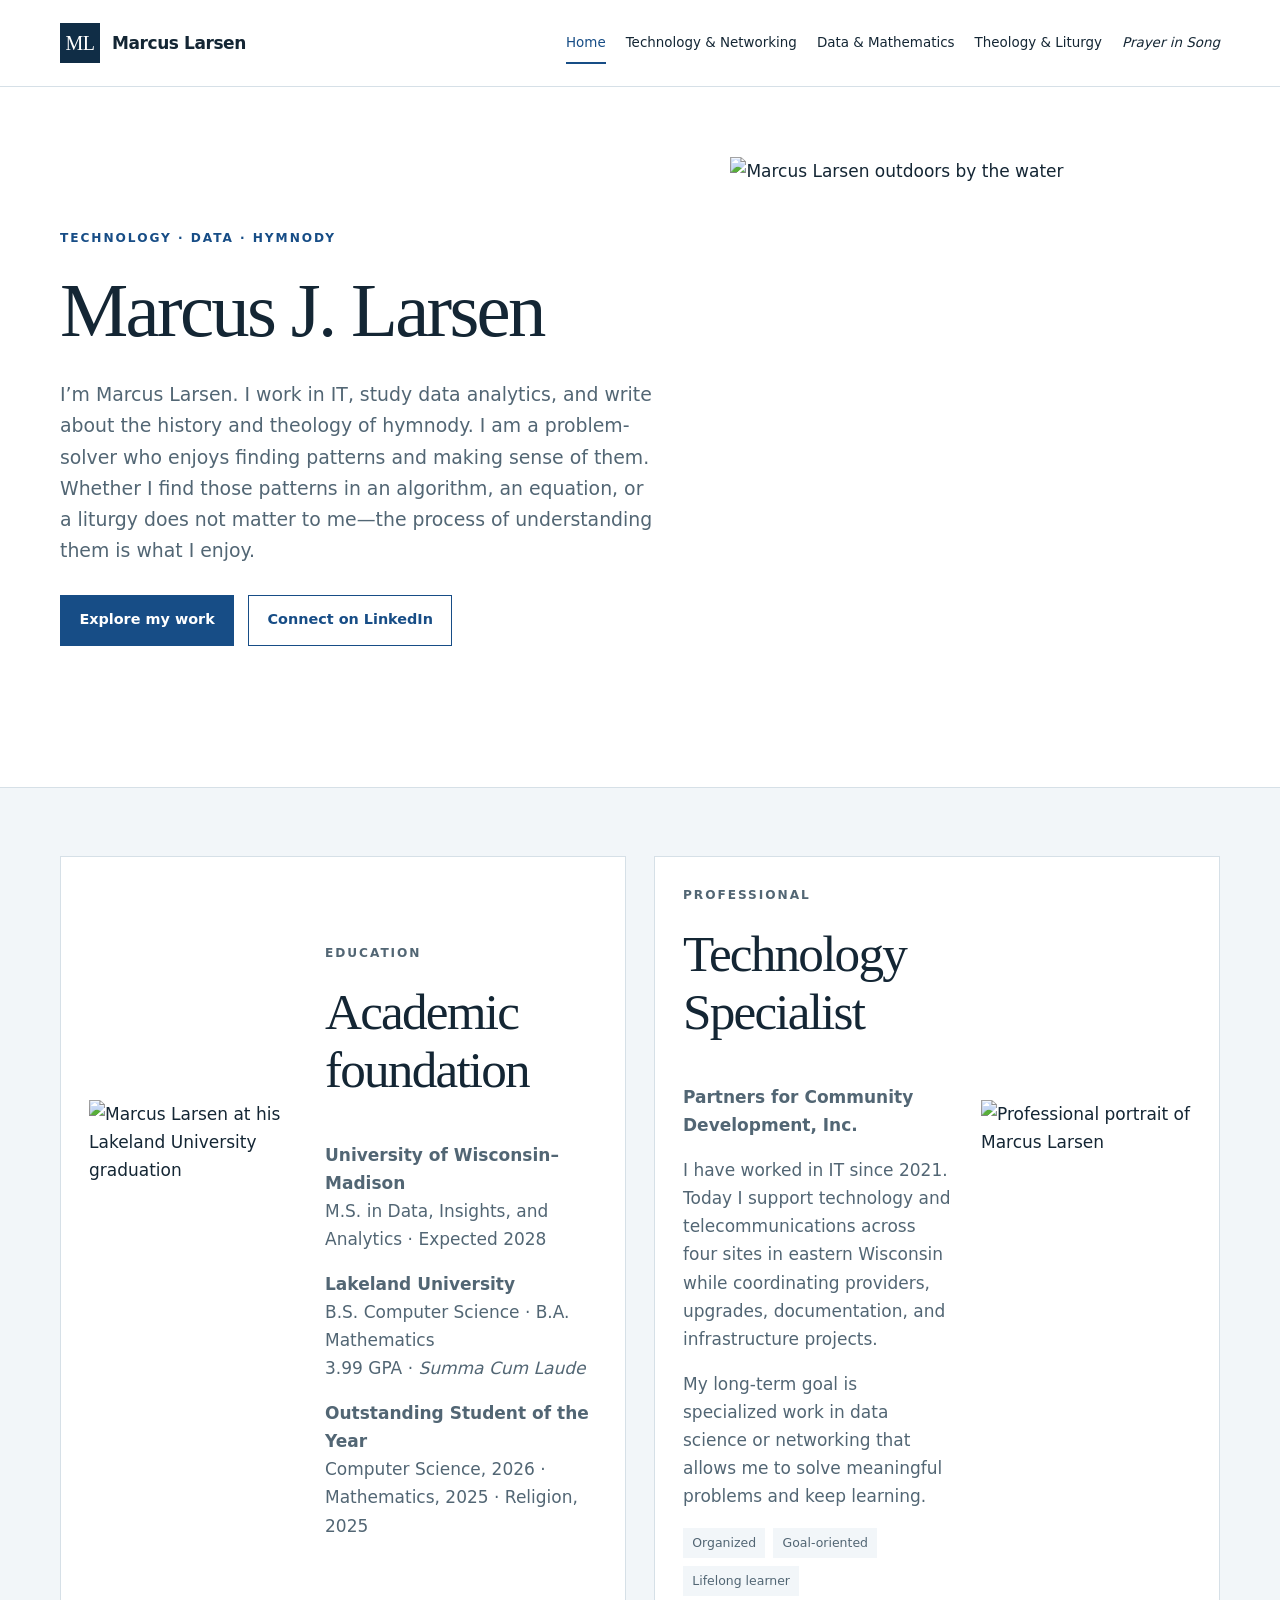
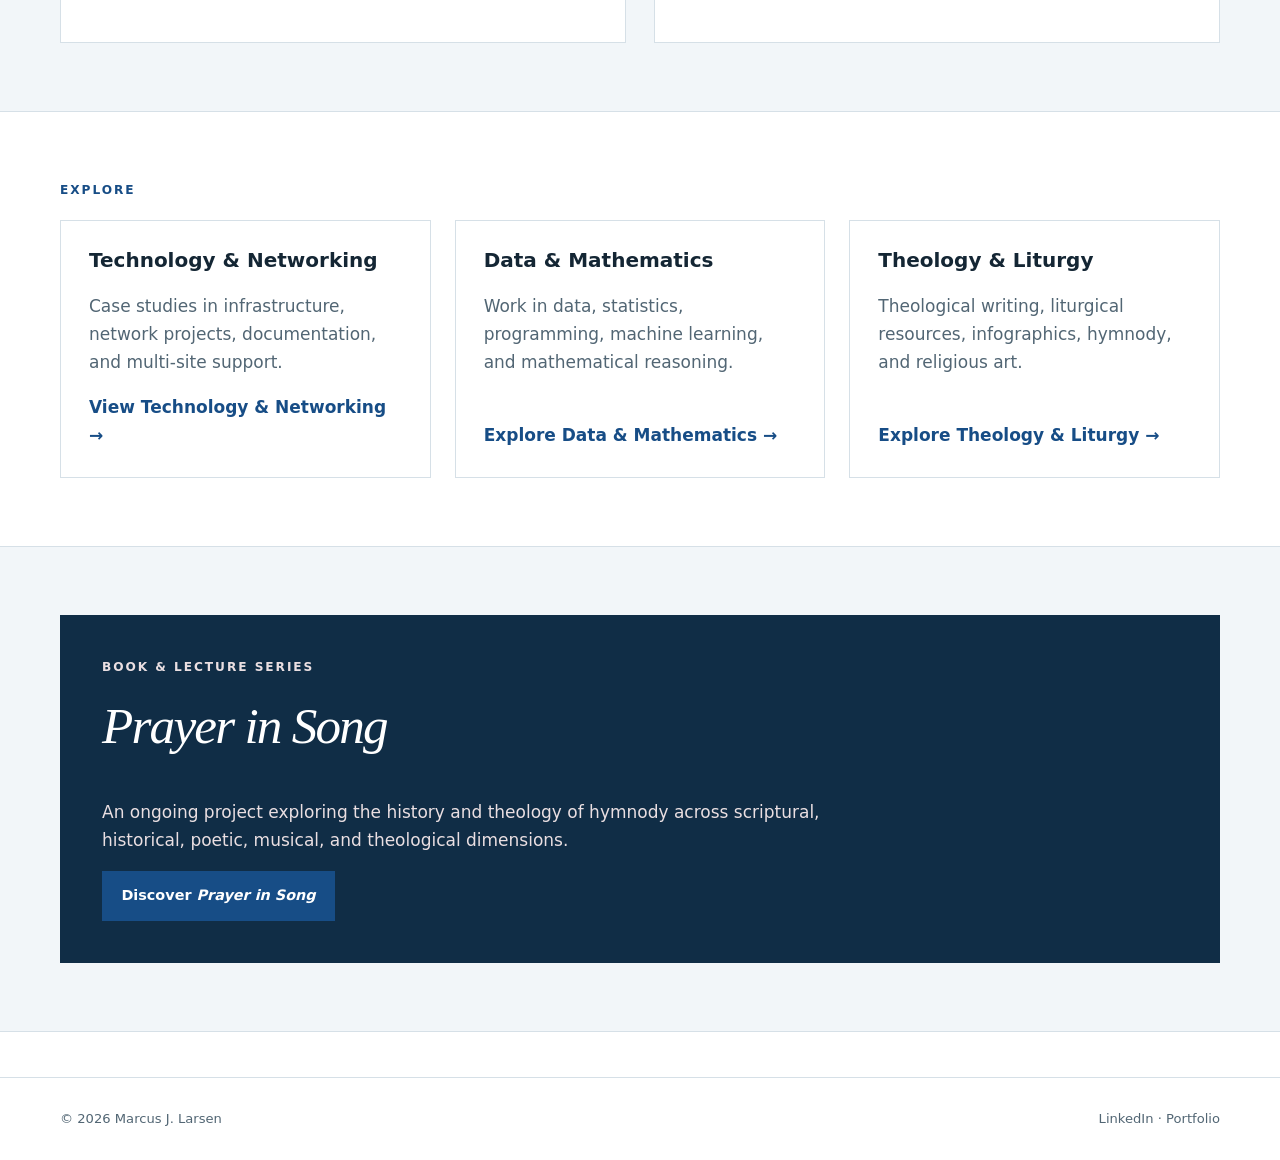
==== commit 16ad5164: "Add files via upload" ====
--- a/index.html
+++ b/index.html
@@ -1,5 +1 @@
-<!doctype html><html lang="en"><head><meta charset="utf-8"><meta name="viewport" content="width=device-width,initial-scale=1"><title>Technology, data & a curious mind | Marcus Larsen</title><meta name="description" content="Marcus Larsen is a technology specialist and graduate student working across IT infrastructure, data analysis, cybersecurity, and hymnody."><meta name="theme-color" content="#102b42"><link rel="stylesheet" href="style.css"><link rel="icon" href="favicon.svg" type="image/svg+xml"><script src="portfolio.js" defer></script></head><body><a class="skip" href="#main">Skip to content</a><header class="header"><div class="wrap nav"><a class="brand" href="index.html"><span aria-hidden="true">ML</span>Marcus Larsen</a><nav class="navlinks" aria-label="Main navigation"><a href="index.html" aria-current="page">Home</a><a href="projects.html">Projects</a><a href="data.html">Data & Analysis</a><a href="writing.html">Writing & Hymnody</a><a href="prayer-in-song.html">Prayer in Song</a><a href="about.html">About</a></nav></div></header><main id="main">
-<div class="wrap hero"><div><p class="eyebrow">Technology specialist · Lifelong learner</p><h1>Practical systems.<br>Thoughtful questions.</h1><p class="intro">I'm Marcus Larsen. I work in IT, study data and mathematics, and write about the history and theology of hymnody. I enjoy making complex things useful—and understandable.</p><div class="actions"><a class="button" href="projects.html">Explore my work <span aria-hidden="true">↗</span></a><a class="textlink" href="about.html">A little about me</a></div></div><figure class="page-photo home-photo" data-photo="home" hidden><img alt="" decoding="async"><figcaption></figcaption></figure><aside class="profile-panel" aria-label="Current work and education"><p class="eyebrow">At a glance</p><h2>Curiosity, put to work.</h2><div class="panel-line"><strong>Technology Specialist</strong><p>Partners for Community Development</p></div><div class="panel-line"><strong>Graduate study</strong><p>Data, Insights & Analytics<br>University of Wisconsin–Madison</p></div><div class="panel-line"><strong>Beyond technology</strong><p>Hymnody, teaching, music & theater</p></div></aside></div>
-<div class="band"><div class="wrap disciplines"><span>IT infrastructure</span><span>Data analysis</span><span>Cybersecurity</span><span>Python · SQL · R</span><span>Research & writing</span></div></div>
-<section class="wrap section"><div class="section-heading"><div><p class="eyebrow">Selected work</p><h2>From infrastructure to insight.</h2></div><a class="textlink" href="projects.html">All projects <span aria-hidden="true">↗</span></a></div><div class="cards"><article class="card"><span class="number" aria-hidden="true">01 /</span><h3>Technology for a growing nonprofit</h3><p>Supporting a warehouse relocation, documenting assets across four sites, and coordinating technology improvements.</p><div class="tags"><span class="tag">Infrastructure</span><span class="tag">Coordination</span></div><a class="textlink" href="projects.html#nonprofit">Explore the project</a></article><article class="card"><span class="number" aria-hidden="true">02 /</span><h3>Twelve years of fuel records</h3><p>A handwritten vehicle journal becomes a statistical study of fuel prices, mileage, and changing driving patterns.</p><div class="tags"><span class="tag">R</span><span class="tag">Statistics</span></div><a class="textlink" href="data.html">Read the analysis</a></article><article class="card"><span class="number" aria-hidden="true">03 /</span><h3>A clearer, more organized network</h3><p>School IT experience spanning network segmentation, switch infrastructure, and physical documentation.</p><div class="tags"><span class="tag">Networking</span><span class="tag">Cybersecurity</span></div><a class="textlink" href="projects.html#network">Explore the project</a></article></div></section>
-<section class="band"><div class="wrap section split"><div><p class="eyebrow">Writing & Hymnody</p><h2>Another way<br>of asking why.</h2><p>Alongside my technical work, I study how poetry, music, history, and theology meet in the hymns we sing.</p><a class="textlink" href="writing.html">Browse my writing <span aria-hidden="true">↗</span></a></div><article class="writing-feature"><p class="eyebrow">Book & teaching project</p><h3><a href="prayer-in-song.html">Prayer in Song</a></h3><p>A theological approach to interpreting hymnody in its historical context. Explore manuscript chapters on the psalms and early Christian song, with study charts and discussion questions.</p><a class="textlink" href="prayer-in-song.html">Explore the project</a></article></div></section></main><footer class="footer"><div class="wrap footer-inner"><span>© 2026 Marcus Larsen · Sheboygan, Wisconsin</span><span><a href="projects.html">Technology</a> &nbsp; / &nbsp; <a href="data.html">Data</a> &nbsp; / &nbsp; <a href="writing.html">Hymnody</a></span></div></footer></body></html>+<!doctype html><html lang="en"><head><meta charset="utf-8"><meta name="viewport" content="width=device-width,initial-scale=1"><title>Marcus J. Larsen | Technology, Data & Hymnody</title><meta name="description" content="The portfolio of Marcus J. Larsen: technology, networking, data, mathematics, theology, liturgy, and hymnody."><meta name="theme-color" content="#102d46"><link rel="stylesheet" href="style.css"><link rel="icon" href="favicon.svg" type="image/svg+xml"><script src="app.js" defer></script></head><body></body></html>
--- a/style.css
+++ b/style.css
@@ -1,4 +1 @@
-:root{--ink:#152a38;--muted:#506574;--blue:#174ec7;--paper:#fff;--line:#d8e0e7;--wash:#f2f6f9;--navy:#102b42;--lime:#d8f582}*{box-sizing:border-box}html{scroll-behavior:smooth}body{margin:0;color:var(--ink);background:var(--paper);font:17px/1.65 system-ui,-apple-system,BlinkMacSystemFont,"Segoe UI",sans-serif}a{color:inherit;text-underline-offset:5px}a:hover{color:var(--blue)}a:focus-visible,summary:focus-visible{outline:3px solid var(--blue);outline-offset:5px}h1,h2,h3,p{margin-top:0}h1,h2,h3{line-height:1.1}h1{font-family:Georgia,serif;font-size:clamp(3rem,6.5vw,6rem);font-weight:400;letter-spacing:-.045em;margin-bottom:28px}h2{font:400 clamp(2rem,4vw,3.3rem)/1.12 Georgia,serif;letter-spacing:-.025em}h3{font-size:1.35rem;line-height:1.3}p{max-width:68ch}.wrap{width:min(1160px,calc(100% - 64px));margin:auto}.skip{position:absolute;left:20px;top:-80px;background:white;padding:8px;z-index:5}.skip:focus{top:10px}.header{border-bottom:1px solid var(--line)}.nav{display:flex;justify-content:space-between;align-items:center;gap:24px;min-height:100px}.brand{text-decoration:none;font-weight:750;letter-spacing:-.03em;font-size:1.25rem;white-space:nowrap}.brand span{display:inline-grid;place-items:center;background:var(--navy);color:white;width:42px;height:42px;margin-right:12px;font:20px Georgia,serif}.navlinks{display:flex;gap:28px;flex-wrap:wrap}.navlinks a{font-size:.9rem;text-decoration:none;padding:8px 0}.navlinks a[aria-current=page]{color:var(--blue);box-shadow:0 2px var(--blue)}.eyebrow{text-transform:uppercase;font:600 .77rem/1.5 system-ui;letter-spacing:.15em;color:var(--blue);margin-bottom:24px}.hero{padding:85px 0 75px;display:grid;grid-template-columns:1.65fr 1fr;gap:85px;align-items:center}.intro{font-size:1.2rem;color:var(--muted);max-width:49ch}.actions{display:flex;gap:24px;align-items:center;flex-wrap:wrap;margin-top:32px}.button{display:inline-block;text-decoration:none;padding:13px 22px;background:var(--blue);color:white;font-size:.95rem;font-weight:600}.button:hover{background:var(--navy);color:white}.textlink{font-weight:600;text-decoration:none;border-bottom:1px solid currentColor}.profile-panel{background:var(--navy);color:white;padding:34px}.profile-panel .eyebrow{color:var(--lime)}.profile-panel h2{font-size:2.1rem}.profile-panel p{color:#d2dce6;font-size:.95rem}.panel-line{border-top:1px solid #405469;padding:18px 0}.panel-line strong{display:block;color:white;font-size:1rem}.panel-line:last-child{padding-bottom:0}.small{font-size:.85rem;color:var(--muted)}.band{background:var(--wash);border-top:1px solid var(--line);border-bottom:1px solid var(--line)}.disciplines{display:flex;justify-content:space-between;gap:16px;padding:21px 0;color:var(--muted);font-size:.9rem}.section{padding:74px 0}.section-heading{display:flex;justify-content:space-between;gap:25px;align-items:end;margin-bottom:35px}.section-heading h2{margin:0}.cards{display:grid;grid-template-columns:repeat(3,1fr);gap:24px}.card{border:1px solid var(--line);padding:28px;display:flex;flex-direction:column}.card .number{font-family:Georgia,serif;font-size:2.5rem;color:#738592;margin-bottom:28px}.card p{color:var(--muted);font-size:.96rem}.card .textlink{align-self:start;margin-top:auto}.tags{display:flex;gap:8px;flex-wrap:wrap;margin:14px 0 25px}.tag{font-size:.77rem;background:var(--wash);padding:4px 9px;color:var(--muted)}.split{display:grid;grid-template-columns:1fr 1fr;gap:75px}.serif{font-family:Georgia,serif}.writing-feature{border-left:3px solid var(--blue);padding-left:30px}.writing-feature h3{font:400 2rem Georgia,serif}.pagehead{padding:70px 0 46px;max-width:850px}.pagehead h1{font-size:clamp(3rem,6vw,5rem)}.pagehead p{font-size:1.15rem;color:var(--muted)}.project{display:grid;grid-template-columns:240px 1fr;gap:55px;padding:42px 0;border-top:1px solid var(--line);scroll-margin-top:30px}.project h2{font-size:2.5rem}.project-meta{color:var(--muted);font-size:.9rem}.project-meta strong{display:block;color:var(--blue);margin-bottom:14px}.project-body p{color:var(--muted)}.project-body h3{margin-top:26px;font-size:1.05rem}.project-body ul{padding-left:22px;color:var(--muted)}details{border-top:1px solid var(--line);margin-top:24px;padding-top:18px}summary{cursor:pointer;font-weight:600}details[open] summary{margin-bottom:20px}.metrics{display:grid;grid-template-columns:repeat(3,1fr);background:var(--navy);color:white;margin:0 0 45px}.metric{padding:28px;border-right:1px solid #405469}.metric strong{font:400 3rem Georgia,serif;display:block;margin-bottom:8px}.metric span{font-size:.85rem;color:#d2dce6}.note{border-left:3px solid var(--blue);padding:18px 22px;background:var(--wash);color:var(--muted);font-size:.94rem}.table-scroll{overflow-x:auto}table{border-collapse:collapse;width:100%;font-size:.94rem}th,td{text-align:left;border-bottom:1px solid var(--line);padding:15px;vertical-align:top}th{background:var(--wash);font-size:.82rem;text-transform:uppercase;letter-spacing:.04em}.poem{font:1.2rem/1.9 Georgia,serif;white-space:pre-line}.timeline{border-left:1px solid var(--line);padding-left:25px}.timeline article{margin-bottom:35px}.timeline h3{margin-bottom:8px}.footer{border-top:1px solid var(--line);padding:28px 0;margin-top:35px}.footer-inner{display:flex;justify-content:space-between;gap:25px;font-size:.82rem;color:var(--muted)}.footer a{text-decoration:none}.callout{background:var(--navy);color:white;padding:42px}.callout p{color:#d2dce6}.callout a{color:var(--lime)}@media(max-width:850px){.nav{padding:20px 0;align-items:start;flex-direction:column;gap:15px}.navlinks{gap:22px}.hero{grid-template-columns:1fr;gap:40px;padding:48px 0}.profile-panel{display:none}.cards{grid-template-columns:1fr}.card .number{margin-bottom:15px}.split{grid-template-columns:1fr;gap:36px}.project{grid-template-columns:1fr;gap:10px}.section{padding:48px 0}.disciplines{flex-wrap:wrap;justify-content:start;gap:8px 25px}.section-heading{align-items:start;flex-direction:column}.metrics{grid-template-columns:1fr}.metric{border-bottom:1px solid #405469}.footer-inner{flex-direction:column;gap:8px}}@media(max-width:480px){.wrap{width:calc(100% - 36px)}.navlinks{gap:13px}.navlinks a{font-size:.83rem}.pagehead{padding-top:45px}.card{padding:24px}.callout{padding:28px}}@media(prefers-reduced-motion:reduce){html{scroll-behavior:auto}}
-/* Photos are shown only after a real image has loaded. */
-[hidden]{display:none!important}.page-photo{margin:0 0 36px}.page-photo img{display:block;width:100%;max-height:520px;object-fit:contain;background:var(--wash)}.page-photo figcaption{font-size:.9rem;color:var(--muted);padding-top:10px}.page-photo figcaption:empty{display:none}.home-photo{margin:0}.home-photo img{aspect-ratio:4/5;object-fit:cover;object-position:center 25%;max-height:580px}.resource-grid{grid-template-columns:repeat(2,minmax(0,1fr))}.resource-grid .card h3{overflow-wrap:anywhere}.resource-grid .card p{white-space:pre-line}.resource-grid:empty{display:block}.navlinks{gap:20px}.nav{flex-wrap:wrap;padding-top:15px;padding-bottom:15px}.resource-message{grid-column:1/-1;color:var(--muted)}
-@media(max-width:850px){.home-photo{max-width:420px;width:100%}.resource-grid{grid-template-columns:1fr}.navlinks{gap:12px 20px}.page-photo img{max-height:420px}}
+:root{--ink:#142634;--muted:#526674;--blue:#174d86;--navy:#102d46;--line:#d6e0e7;--wash:#f2f6f9;--paper:#fff;--burgundy:#72263a;--wine:#4b1828;--parchment:#fbf7ef}*{box-sizing:border-box}html{scroll-behavior:smooth}body{margin:0;background:var(--paper);color:var(--ink);font:17px/1.65 system-ui,-apple-system,BlinkMacSystemFont,"Segoe UI",sans-serif}body.religious{background:var(--parchment);--accent:var(--burgundy);--accent-dark:var(--wine);--soft:#f2e9dc;--line:#dfd1c1}body:not(.religious){--accent:var(--blue);--accent-dark:var(--navy);--soft:var(--wash)}a{color:inherit;text-underline-offset:4px}a:hover{color:var(--accent)}a:focus-visible,button:focus-visible{outline:3px solid var(--accent);outline-offset:4px}.skip{position:absolute;top:-80px;left:1rem;background:#fff;padding:.6rem 1rem;z-index:20}.skip:focus{top:1rem}.wrap{width:min(1160px,calc(100% - 64px));margin:auto}.header{border-bottom:1px solid var(--line);background:rgba(255,255,255,.94);position:sticky;top:0;z-index:10;backdrop-filter:blur(12px)}.religious .header{background:rgba(251,247,239,.94)}.nav{min-height:86px;display:flex;align-items:center;justify-content:space-between;gap:24px}.brand{display:flex;align-items:center;text-decoration:none;font-weight:800;letter-spacing:-.025em;white-space:nowrap}.brand-mark{display:grid;place-items:center;width:40px;height:40px;margin-right:12px;background:var(--accent-dark);color:#fff;font:20px Georgia,serif}.navlinks{display:flex;align-items:center;gap:20px}.navlinks a{text-decoration:none;font-size:.84rem;padding:.5rem 0}.navlinks a[aria-current=page]{color:var(--accent);box-shadow:0 2px var(--accent)}.menu-button{display:none;border:1px solid var(--line);background:transparent;padding:.55rem .8rem;font:inherit;color:inherit}h1,h2,h3,p{margin-top:0}h1,h2,h3{line-height:1.13}h1,h2{font-family:Georgia,serif;font-weight:400;letter-spacing:-.035em}h1{font-size:clamp(3rem,6vw,5.6rem);margin-bottom:1.5rem}h2{font-size:clamp(2rem,4vw,3.2rem)}h3{font-size:1.25rem}p{max-width:69ch}.eyebrow{font-size:.76rem;font-weight:750;letter-spacing:.16em;text-transform:uppercase;color:var(--accent);margin-bottom:1.25rem}.lead{font-size:1.18rem;color:var(--muted)}.hero{display:grid;grid-template-columns:1.1fr .9fr;gap:72px;align-items:center;padding:70px 0}.hero-photo{width:100%;height:560px;object-fit:cover}.hero-actions,.downloads{display:flex;gap:14px;flex-wrap:wrap;margin-top:1.8rem}.button{display:inline-block;background:var(--accent);color:#fff;text-decoration:none;font-weight:700;font-size:.9rem;padding:.78rem 1.15rem;border:1px solid var(--accent)}.button:hover{background:var(--accent-dark);color:#fff}.button.secondary{background:transparent;color:var(--accent)}.section{padding:68px 0}.soft{background:var(--soft);border-block:1px solid var(--line)}.pagehead{padding:64px 0 38px;max-width:900px}.pagehead h1{font-size:clamp(3rem,6vw,5rem)}.grid2{display:grid;grid-template-columns:repeat(2,1fr);gap:28px}.grid3{display:grid;grid-template-columns:repeat(3,1fr);gap:24px}.grid4{display:grid;grid-template-columns:repeat(4,1fr);gap:18px}.card{background:#fff;border:1px solid var(--line);padding:28px}.religious .card{background:#fffaf2}.card p,.muted{color:var(--muted)}.image-card{display:grid;grid-template-columns:210px 1fr;gap:26px;align-items:center}.image-card img{width:100%;height:300px;object-fit:cover}.image-card.reverse{grid-template-columns:1fr 210px}.project{display:grid;grid-template-columns:235px 1fr;gap:52px;padding:48px 0;border-top:1px solid var(--line)}.project-meta{font-size:.86rem;color:var(--muted)}.project-meta strong{display:block;color:var(--accent);margin-bottom:10px}.project h2{font-size:2.55rem}.project-body p{color:var(--muted)}.tags{display:flex;flex-wrap:wrap;gap:8px;margin:18px 0}.tag{background:var(--soft);color:var(--muted);font-size:.78rem;padding:.3rem .58rem}.skill-groups{display:grid;grid-template-columns:repeat(4,1fr);gap:18px}.skill-group{border-top:3px solid var(--accent);padding-top:18px}.skill-group ul{padding-left:1.2rem;color:var(--muted)}.course-grid{display:grid;grid-template-columns:repeat(2,1fr);gap:20px}.course-year{border:1px solid var(--line);padding:25px;background:#fff}.course-term{margin-top:1.2rem}.course-term strong{color:var(--accent)}.course-term ul{padding-left:1.15rem;color:var(--muted)}.preview-card{display:flex;flex-direction:column}.preview-card a{margin-top:auto;font-weight:700;text-decoration:none;color:var(--accent)}.feature{background:var(--accent-dark);color:#fff;padding:42px}.feature p{color:#eadfe2}.feature a{color:#fff}.chapters{columns:2;column-gap:40px;counter-reset:chapter;list-style:none;padding:0}.chapters li{break-inside:avoid;border-bottom:1px solid var(--line);padding:.75rem 0}.chapters li:before{counter-increment:chapter;content:counter(chapter,decimal-leading-zero) "  ";color:var(--accent);font-weight:800;margin-right:.5rem}.presentation{width:100%;max-height:520px;object-fit:cover}.voice{border-top:4px solid var(--accent)}.voice .direction{font:italic 1rem Georgia,serif;color:var(--accent)}.subnav{display:flex;gap:12px;flex-wrap:wrap;margin:0 0 38px}.subnav a{text-decoration:none;border:1px solid var(--line);padding:.45rem .75rem;background:#fff}.file-list{display:grid;gap:14px}.file-item{border:1px solid var(--line);padding:20px;background:#fff}.file-item a{font-weight:700;color:var(--accent)}.footer{border-top:1px solid var(--line);padding:30px 0;margin-top:45px}.footer-inner{display:flex;justify-content:space-between;gap:25px;font-size:.82rem;color:var(--muted)}.footer a{text-decoration:none}.note{border-left:3px solid var(--accent);background:var(--soft);padding:18px 22px;color:var(--muted)}@media(max-width:980px){.nav{align-items:flex-start;padding:18px 0;flex-wrap:wrap}.menu-button{display:block}.navlinks{display:none;width:100%;flex-direction:column;align-items:flex-start;gap:4px;padding-bottom:12px}.navlinks.open{display:flex}.hero{grid-template-columns:1fr;gap:35px}.hero-photo{height:min(70vh,560px)}.grid4,.skill-groups{grid-template-columns:repeat(2,1fr)}.grid3{grid-template-columns:1fr}.image-card,.image-card.reverse{grid-template-columns:170px 1fr}.image-card.reverse img{order:-1}}@media(max-width:700px){.wrap{width:calc(100% - 36px)}.section{padding:48px 0}.grid2,.course-grid,.skill-groups,.grid4{grid-template-columns:1fr}.project{grid-template-columns:1fr;gap:12px}.image-card,.image-card.reverse{grid-template-columns:1fr}.image-card img{height:360px}.chapters{columns:1}.footer-inner{flex-direction:column;gap:8px}.hero{padding:42px 0}.hero-photo{height:420px}h1{font-size:3rem}}@media(prefers-reduced-motion:reduce){html{scroll-behavior:auto}}
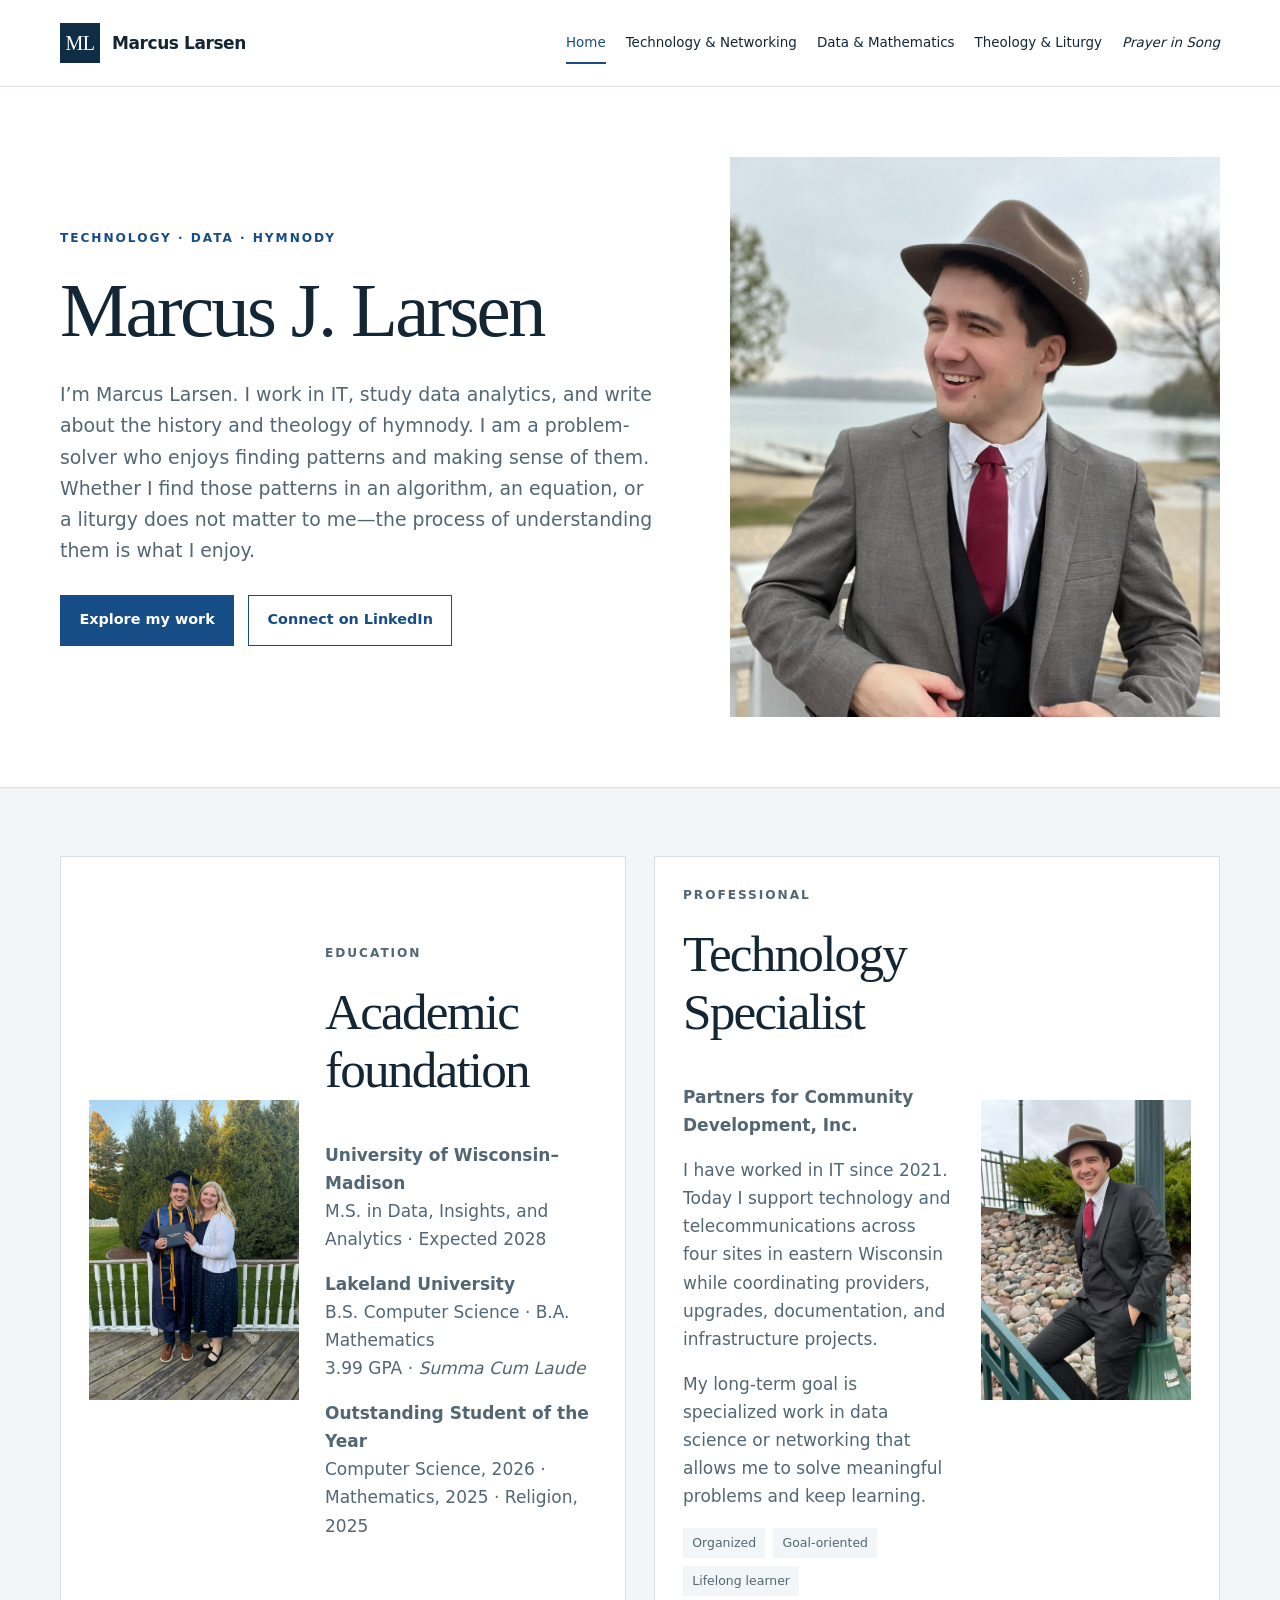
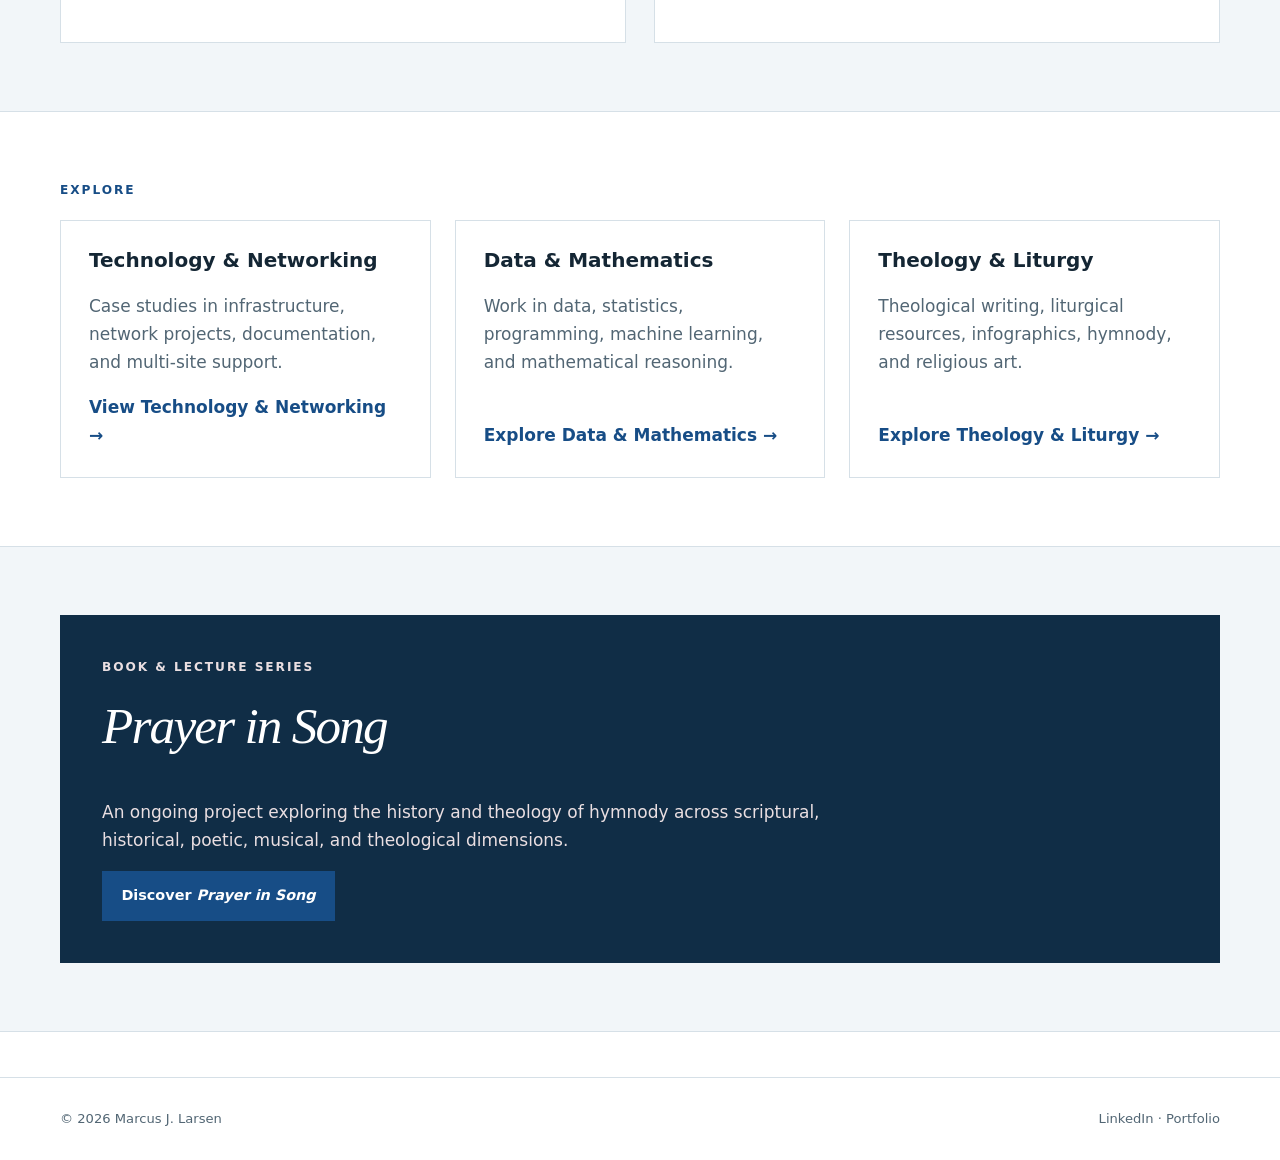
==== commit 25500ad9: "Add files via upload" ====
--- a/index.html
+++ b/index.html
@@ -1 +1 @@
-<!doctype html><html lang="en"><head><meta charset="utf-8"><meta name="viewport" content="width=device-width,initial-scale=1"><title>Marcus J. Larsen | Technology, Data & Hymnody</title><meta name="description" content="The portfolio of Marcus J. Larsen: technology, networking, data, mathematics, theology, liturgy, and hymnody."><meta name="theme-color" content="#102d46"><link rel="stylesheet" href="style.css"><link rel="icon" href="favicon.svg" type="image/svg+xml"><script src="app.js" defer></script></head><body></body></html>
+<!doctype html><html lang="en"><head><meta charset="utf-8"><meta name="viewport" content="width=device-width,initial-scale=1"><title>Marcus J. Larsen | Technology, Data & Hymnody</title><meta name="description" content="The portfolio of Marcus J. Larsen: technology, networking, data, mathematics, theology, liturgy, and hymnody."><meta name="theme-color" content="#102d46"><link rel="stylesheet" href="style.css"><link rel="icon" href="favicon.svg" type="image/svg+xml"><script src="religious-art-data.js" defer></script><script src="app.js" defer></script></head><body></body></html>
--- a/style.css
+++ b/style.css
@@ -1 +1,129 @@
-:root{--ink:#142634;--muted:#526674;--blue:#174d86;--navy:#102d46;--line:#d6e0e7;--wash:#f2f6f9;--paper:#fff;--burgundy:#72263a;--wine:#4b1828;--parchment:#fbf7ef}*{box-sizing:border-box}html{scroll-behavior:smooth}body{margin:0;background:var(--paper);color:var(--ink);font:17px/1.65 system-ui,-apple-system,BlinkMacSystemFont,"Segoe UI",sans-serif}body.religious{background:var(--parchment);--accent:var(--burgundy);--accent-dark:var(--wine);--soft:#f2e9dc;--line:#dfd1c1}body:not(.religious){--accent:var(--blue);--accent-dark:var(--navy);--soft:var(--wash)}a{color:inherit;text-underline-offset:4px}a:hover{color:var(--accent)}a:focus-visible,button:focus-visible{outline:3px solid var(--accent);outline-offset:4px}.skip{position:absolute;top:-80px;left:1rem;background:#fff;padding:.6rem 1rem;z-index:20}.skip:focus{top:1rem}.wrap{width:min(1160px,calc(100% - 64px));margin:auto}.header{border-bottom:1px solid var(--line);background:rgba(255,255,255,.94);position:sticky;top:0;z-index:10;backdrop-filter:blur(12px)}.religious .header{background:rgba(251,247,239,.94)}.nav{min-height:86px;display:flex;align-items:center;justify-content:space-between;gap:24px}.brand{display:flex;align-items:center;text-decoration:none;font-weight:800;letter-spacing:-.025em;white-space:nowrap}.brand-mark{display:grid;place-items:center;width:40px;height:40px;margin-right:12px;background:var(--accent-dark);color:#fff;font:20px Georgia,serif}.navlinks{display:flex;align-items:center;gap:20px}.navlinks a{text-decoration:none;font-size:.84rem;padding:.5rem 0}.navlinks a[aria-current=page]{color:var(--accent);box-shadow:0 2px var(--accent)}.menu-button{display:none;border:1px solid var(--line);background:transparent;padding:.55rem .8rem;font:inherit;color:inherit}h1,h2,h3,p{margin-top:0}h1,h2,h3{line-height:1.13}h1,h2{font-family:Georgia,serif;font-weight:400;letter-spacing:-.035em}h1{font-size:clamp(3rem,6vw,5.6rem);margin-bottom:1.5rem}h2{font-size:clamp(2rem,4vw,3.2rem)}h3{font-size:1.25rem}p{max-width:69ch}.eyebrow{font-size:.76rem;font-weight:750;letter-spacing:.16em;text-transform:uppercase;color:var(--accent);margin-bottom:1.25rem}.lead{font-size:1.18rem;color:var(--muted)}.hero{display:grid;grid-template-columns:1.1fr .9fr;gap:72px;align-items:center;padding:70px 0}.hero-photo{width:100%;height:560px;object-fit:cover}.hero-actions,.downloads{display:flex;gap:14px;flex-wrap:wrap;margin-top:1.8rem}.button{display:inline-block;background:var(--accent);color:#fff;text-decoration:none;font-weight:700;font-size:.9rem;padding:.78rem 1.15rem;border:1px solid var(--accent)}.button:hover{background:var(--accent-dark);color:#fff}.button.secondary{background:transparent;color:var(--accent)}.section{padding:68px 0}.soft{background:var(--soft);border-block:1px solid var(--line)}.pagehead{padding:64px 0 38px;max-width:900px}.pagehead h1{font-size:clamp(3rem,6vw,5rem)}.grid2{display:grid;grid-template-columns:repeat(2,1fr);gap:28px}.grid3{display:grid;grid-template-columns:repeat(3,1fr);gap:24px}.grid4{display:grid;grid-template-columns:repeat(4,1fr);gap:18px}.card{background:#fff;border:1px solid var(--line);padding:28px}.religious .card{background:#fffaf2}.card p,.muted{color:var(--muted)}.image-card{display:grid;grid-template-columns:210px 1fr;gap:26px;align-items:center}.image-card img{width:100%;height:300px;object-fit:cover}.image-card.reverse{grid-template-columns:1fr 210px}.project{display:grid;grid-template-columns:235px 1fr;gap:52px;padding:48px 0;border-top:1px solid var(--line)}.project-meta{font-size:.86rem;color:var(--muted)}.project-meta strong{display:block;color:var(--accent);margin-bottom:10px}.project h2{font-size:2.55rem}.project-body p{color:var(--muted)}.tags{display:flex;flex-wrap:wrap;gap:8px;margin:18px 0}.tag{background:var(--soft);color:var(--muted);font-size:.78rem;padding:.3rem .58rem}.skill-groups{display:grid;grid-template-columns:repeat(4,1fr);gap:18px}.skill-group{border-top:3px solid var(--accent);padding-top:18px}.skill-group ul{padding-left:1.2rem;color:var(--muted)}.course-grid{display:grid;grid-template-columns:repeat(2,1fr);gap:20px}.course-year{border:1px solid var(--line);padding:25px;background:#fff}.course-term{margin-top:1.2rem}.course-term strong{color:var(--accent)}.course-term ul{padding-left:1.15rem;color:var(--muted)}.preview-card{display:flex;flex-direction:column}.preview-card a{margin-top:auto;font-weight:700;text-decoration:none;color:var(--accent)}.feature{background:var(--accent-dark);color:#fff;padding:42px}.feature p{color:#eadfe2}.feature a{color:#fff}.chapters{columns:2;column-gap:40px;counter-reset:chapter;list-style:none;padding:0}.chapters li{break-inside:avoid;border-bottom:1px solid var(--line);padding:.75rem 0}.chapters li:before{counter-increment:chapter;content:counter(chapter,decimal-leading-zero) "  ";color:var(--accent);font-weight:800;margin-right:.5rem}.presentation{width:100%;max-height:520px;object-fit:cover}.voice{border-top:4px solid var(--accent)}.voice .direction{font:italic 1rem Georgia,serif;color:var(--accent)}.subnav{display:flex;gap:12px;flex-wrap:wrap;margin:0 0 38px}.subnav a{text-decoration:none;border:1px solid var(--line);padding:.45rem .75rem;background:#fff}.file-list{display:grid;gap:14px}.file-item{border:1px solid var(--line);padding:20px;background:#fff}.file-item a{font-weight:700;color:var(--accent)}.footer{border-top:1px solid var(--line);padding:30px 0;margin-top:45px}.footer-inner{display:flex;justify-content:space-between;gap:25px;font-size:.82rem;color:var(--muted)}.footer a{text-decoration:none}.note{border-left:3px solid var(--accent);background:var(--soft);padding:18px 22px;color:var(--muted)}@media(max-width:980px){.nav{align-items:flex-start;padding:18px 0;flex-wrap:wrap}.menu-button{display:block}.navlinks{display:none;width:100%;flex-direction:column;align-items:flex-start;gap:4px;padding-bottom:12px}.navlinks.open{display:flex}.hero{grid-template-columns:1fr;gap:35px}.hero-photo{height:min(70vh,560px)}.grid4,.skill-groups{grid-template-columns:repeat(2,1fr)}.grid3{grid-template-columns:1fr}.image-card,.image-card.reverse{grid-template-columns:170px 1fr}.image-card.reverse img{order:-1}}@media(max-width:700px){.wrap{width:calc(100% - 36px)}.section{padding:48px 0}.grid2,.course-grid,.skill-groups,.grid4{grid-template-columns:1fr}.project{grid-template-columns:1fr;gap:12px}.image-card,.image-card.reverse{grid-template-columns:1fr}.image-card img{height:360px}.chapters{columns:1}.footer-inner{flex-direction:column;gap:8px}.hero{padding:42px 0}.hero-photo{height:420px}h1{font-size:3rem}}@media(prefers-reduced-motion:reduce){html{scroll-behavior:auto}}
+:root{--ink:#142634;--muted:#526674;--blue:#174d86;--navy:#102d46;--line:#d6e0e7;--wash:#f2f6f9;--paper:#fff;--burgundy:#72263a;--wine:#4b1828;--parchment:#fbf7ef}
+*{box-sizing:border-box}
+html{scroll-behavior:smooth}
+body{margin:0;background:var(--paper);color:var(--ink);font:17px/1.65 system-ui,-apple-system,BlinkMacSystemFont,"Segoe UI",sans-serif}
+body.religious{background:var(--parchment);--accent:var(--burgundy);--accent-dark:var(--wine);--soft:#f2e9dc;--line:#dfd1c1}
+body:not(.religious){--accent:var(--blue);--accent-dark:var(--navy);--soft:var(--wash)}
+a{color:inherit;text-underline-offset:4px}
+a:hover{color:var(--accent)}
+a:focus-visible,button:focus-visible{outline:3px solid var(--accent);outline-offset:4px}
+.skip{position:absolute;top:-80px;left:1rem;background:#fff;padding:.6rem 1rem;z-index:20}
+.skip:focus{top:1rem}
+.wrap{width:min(1160px,calc(100% - 64px));margin:auto}
+.header{border-bottom:1px solid var(--line);background:rgba(255,255,255,.94);position:sticky;top:0;z-index:10;backdrop-filter:blur(12px)}
+.religious .header{background:rgba(251,247,239,.94)}
+.nav{min-height:86px;display:flex;align-items:center;justify-content:space-between;gap:24px}
+.brand{display:flex;align-items:center;text-decoration:none;font-weight:800;letter-spacing:-.025em;white-space:nowrap}
+.brand-mark{display:grid;place-items:center;width:40px;height:40px;margin-right:12px;background:var(--accent-dark);color:#fff;font:20px Georgia,serif}
+.navlinks{display:flex;align-items:center;gap:20px}
+.navlinks a{text-decoration:none;font-size:.84rem;padding:.5rem 0}
+.navlinks a[aria-current=page]{color:var(--accent);box-shadow:0 2px var(--accent)}
+.menu-button{display:none;border:1px solid var(--line);background:transparent;padding:.55rem .8rem;font:inherit;color:inherit}
+h1,h2,h3,p{margin-top:0}
+h1,h2,h3{line-height:1.13}
+h1,h2{font-family:Georgia,serif;font-weight:400;letter-spacing:-.035em}
+h1{font-size:clamp(3rem,6vw,5.6rem);margin-bottom:1.5rem}
+h2{font-size:clamp(2rem,4vw,3.2rem)}
+h3{font-size:1.25rem}
+p{max-width:69ch}
+.eyebrow{font-size:.76rem;font-weight:750;letter-spacing:.16em;text-transform:uppercase;color:var(--accent);margin-bottom:1.25rem}
+.lead{font-size:1.18rem;color:var(--muted)}
+.hero{display:grid;grid-template-columns:1.1fr .9fr;gap:72px;align-items:center;padding:70px 0}
+.hero-photo{width:100%;height:560px;object-fit:cover}
+.hero-actions,.downloads{display:flex;gap:14px;flex-wrap:wrap;margin-top:1.8rem}
+.button{display:inline-block;background:var(--accent);color:#fff;text-decoration:none;font-weight:700;font-size:.9rem;padding:.78rem 1.15rem;border:1px solid var(--accent)}
+.button:hover{background:var(--accent-dark);color:#fff}
+.button.secondary{background:transparent;color:var(--accent)}
+.section{padding:68px 0}
+.soft{background:var(--soft);border-block:1px solid var(--line)}
+.pagehead{padding:64px 0 38px;max-width:900px}
+.pagehead h1{font-size:clamp(3rem,6vw,5rem)}
+.grid2{display:grid;grid-template-columns:repeat(2,1fr);gap:28px}
+.grid3{display:grid;grid-template-columns:repeat(3,1fr);gap:24px}
+.grid4{display:grid;grid-template-columns:repeat(4,1fr);gap:18px}
+.card{background:#fff;border:1px solid var(--line);padding:28px}
+.religious .card{background:#fffaf2}
+.card p,.muted{color:var(--muted)}
+.image-card{display:grid;grid-template-columns:210px 1fr;gap:26px;align-items:center}
+.image-card img{width:100%;height:300px;object-fit:cover}
+.image-card.reverse{grid-template-columns:1fr 210px}
+.project{display:grid;grid-template-columns:235px 1fr;gap:52px;padding:48px 0;border-top:1px solid var(--line)}
+.project-meta{font-size:.86rem;color:var(--muted)}
+.project-meta strong{display:block;color:var(--accent);margin-bottom:10px}
+.project h2{font-size:2.55rem}
+.project-body p{color:var(--muted)}
+.tags{display:flex;flex-wrap:wrap;gap:8px;margin:18px 0}
+.tag{background:var(--soft);color:var(--muted);font-size:.78rem;padding:.3rem .58rem}
+.skill-groups{display:grid;grid-template-columns:repeat(4,1fr);gap:18px}
+.skill-group{border-top:3px solid var(--accent);padding-top:18px}
+.skill-group ul{padding-left:1.2rem;color:var(--muted)}
+.course-grid{display:grid;grid-template-columns:repeat(2,1fr);gap:20px}
+.course-year{border:1px solid var(--line);padding:25px;background:#fff}
+.course-term{margin-top:1.2rem}
+.course-term strong{color:var(--accent)}
+.course-term ul{padding-left:1.15rem;color:var(--muted)}
+.preview-card{display:flex;flex-direction:column}
+.preview-card a{margin-top:auto;font-weight:700;text-decoration:none;color:var(--accent)}
+.feature{background:var(--accent-dark);color:#fff;padding:42px}
+.feature p{color:#eadfe2}
+.feature a{color:#fff}
+.chapters{columns:2;column-gap:40px;counter-reset:chapter;list-style:none;padding:0}
+.chapters li{break-inside:avoid;border-bottom:1px solid var(--line);padding:.75rem 0}
+.chapters li:before{counter-increment:chapter;content:counter(chapter,decimal-leading-zero) "  ";color:var(--accent);font-weight:800;margin-right:.5rem}
+.presentation{width:100%;max-height:520px;object-fit:cover}
+.voice{border-top:4px solid var(--accent)}
+.voice .direction{font:italic 1rem Georgia,serif;color:var(--accent)}
+.subnav{display:flex;gap:12px;flex-wrap:wrap;margin:0 0 38px}
+.subnav a{text-decoration:none;border:1px solid var(--line);padding:.45rem .75rem;background:#fff}
+.file-list{display:grid;gap:14px}
+.file-item{border:1px solid var(--line);padding:20px;background:#fff}
+.file-item a{font-weight:700;color:var(--accent)}
+.footer{border-top:1px solid var(--line);padding:30px 0;margin-top:45px}
+.footer-inner{display:flex;justify-content:space-between;gap:25px;font-size:.82rem;color:var(--muted)}
+.footer a{text-decoration:none}
+.note{border-left:3px solid var(--accent);background:var(--soft);padding:18px 22px;color:var(--muted)}
+@media(max-width:980px){.nav{align-items:flex-start;padding:18px 0;flex-wrap:wrap}
+.menu-button{display:block}
+.navlinks{display:none;width:100%;flex-direction:column;align-items:flex-start;gap:4px;padding-bottom:12px}
+.navlinks.open{display:flex}
+.hero{grid-template-columns:1fr;gap:35px}
+.hero-photo{height:min(70vh,560px)}
+.grid4,.skill-groups{grid-template-columns:repeat(2,1fr)}
+.grid3{grid-template-columns:1fr}
+.image-card,.image-card.reverse{grid-template-columns:170px 1fr}
+.image-card.reverse img{order:-1}
+}
+@media(max-width:700px){.wrap{width:calc(100% - 36px)}
+.section{padding:48px 0}
+.grid2,.course-grid,.skill-groups,.grid4{grid-template-columns:1fr}
+.project{grid-template-columns:1fr;gap:12px}
+.image-card,.image-card.reverse{grid-template-columns:1fr}
+.image-card img{height:360px}
+.chapters{columns:1}
+.footer-inner{flex-direction:column;gap:8px}
+.hero{padding:42px 0}
+.hero-photo{height:420px}
+h1{font-size:3rem}
+}
+.art-controls{display:grid;grid-template-columns:minmax(280px,2fr) 1fr 1fr auto;gap:14px;align-items:end;padding:25px;background:#fff;border:1px solid var(--line)}
+.art-controls label{display:block;font-size:.78rem;font-weight:750;letter-spacing:.05em;text-transform:uppercase;color:var(--muted);margin-bottom:6px}
+.art-controls input,.art-controls select{width:100%;min-height:44px;border:1px solid var(--line);background:#fff;color:var(--ink);padding:.55rem .7rem;font:inherit;font-size:.9rem}
+.art-controls .button{min-height:44px}
+.art-results{padding:28px 0 8px;color:var(--muted)}
+.art-gallery{display:grid;grid-template-columns:repeat(3,1fr);gap:24px;padding-bottom:68px}
+.art-card{background:#fffaf2;border:1px solid var(--line)}
+.art-image-button{display:flex;width:100%;height:420px;padding:14px;border:0;background:#e9dfd0;cursor:zoom-in;align-items:center;justify-content:center}
+.art-image-button img{display:block;max-width:100%;max-height:100%;width:auto;height:auto;object-fit:contain}
+.art-card-body{padding:22px}
+.art-card-body h2{font-size:1.65rem}
+.art-card-body .eyebrow{margin-bottom:10px}
+dialog{width:min(1000px,calc(100% - 32px));max-height:92vh;border:0;padding:18px;background:var(--parchment);color:var(--ink);box-shadow:0 24px 80px #0008}
+dialog::backdrop{background:#12070cbf}
+dialog img{display:block;max-width:100%;max-height:70vh;margin:auto;object-fit:contain}
+.dialog-close{display:block;margin-left:auto;border:0;background:transparent;color:var(--ink);font-size:2rem;line-height:1;cursor:pointer}
+@media(max-width:1100px){.art-controls{grid-template-columns:2fr 1fr 1fr}.art-controls .button{grid-column:1/-1}.art-gallery{grid-template-columns:repeat(2,1fr)}
+}
+@media(max-width:700px){.art-controls{grid-template-columns:1fr}.art-controls .button{grid-column:auto}.art-gallery{grid-template-columns:1fr}.art-image-button{height:460px}
+}
+@media(prefers-reduced-motion:reduce){html{scroll-behavior:auto}
+}
